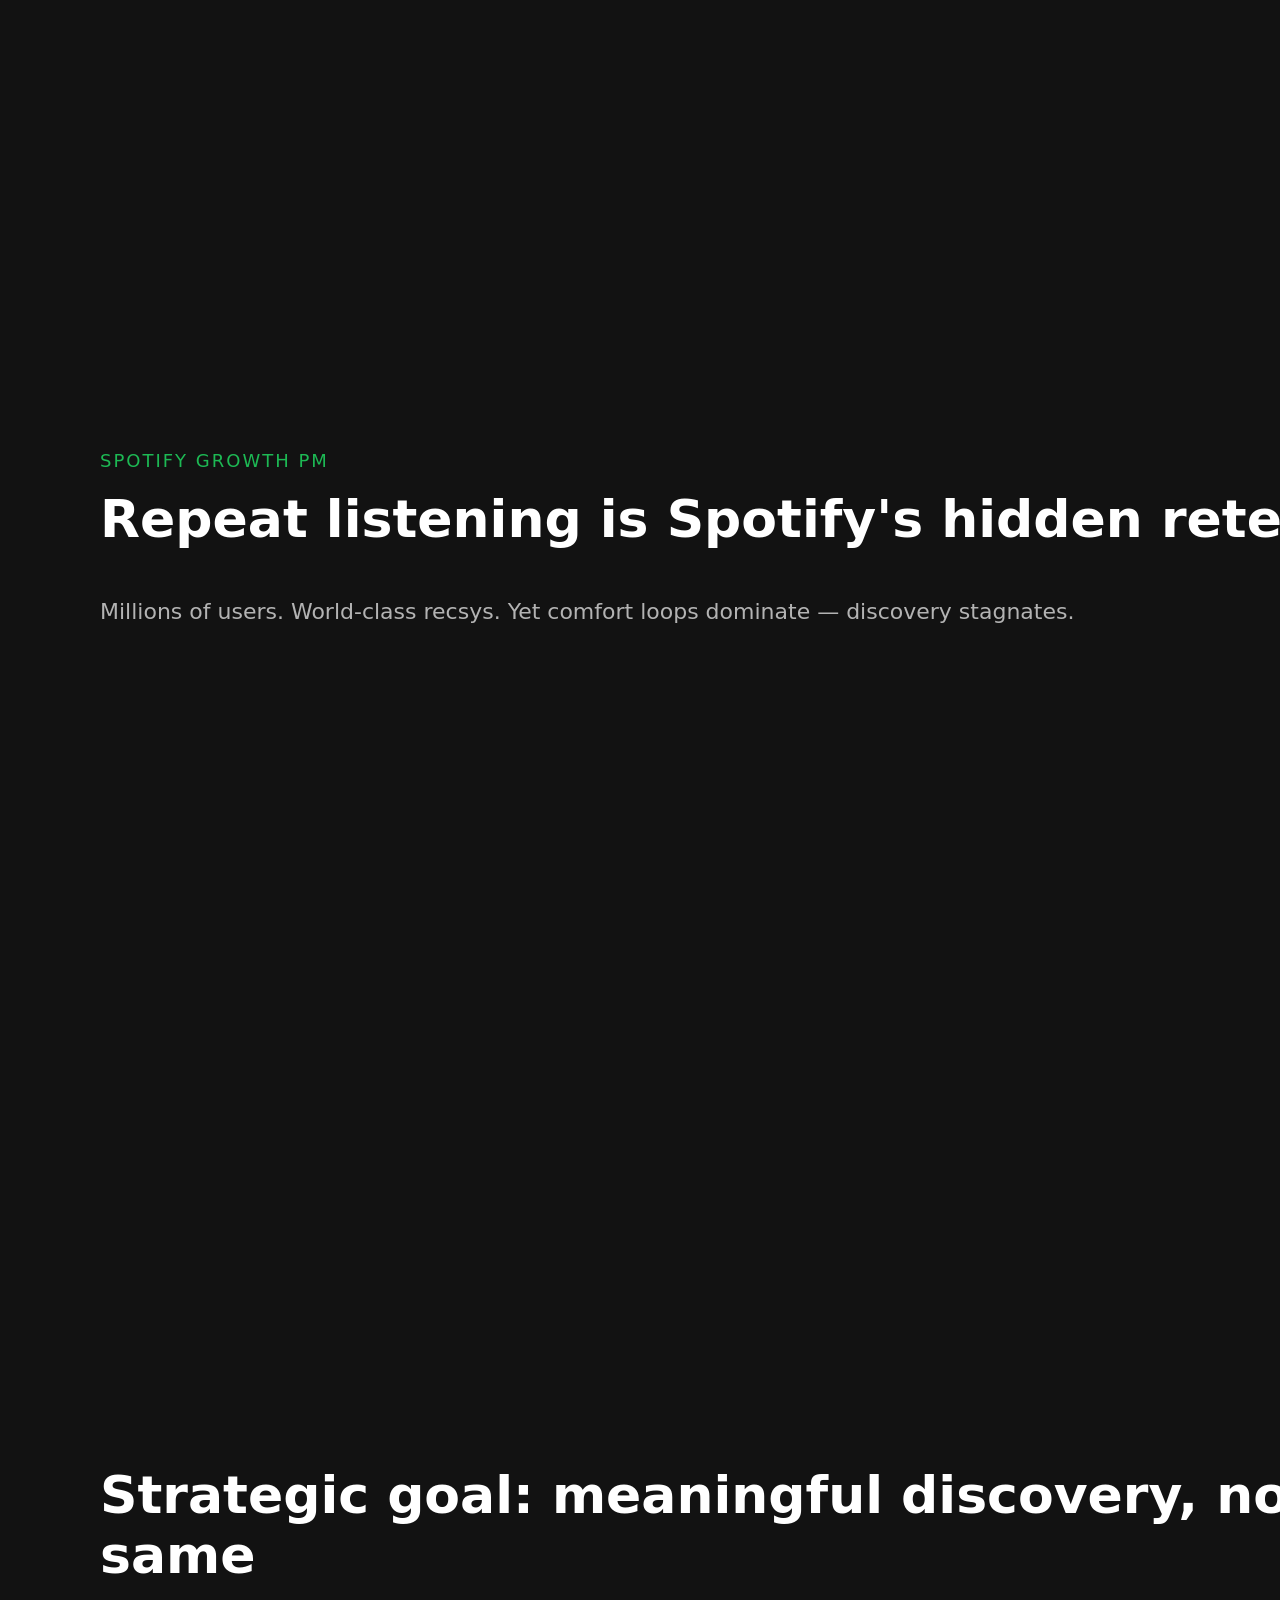
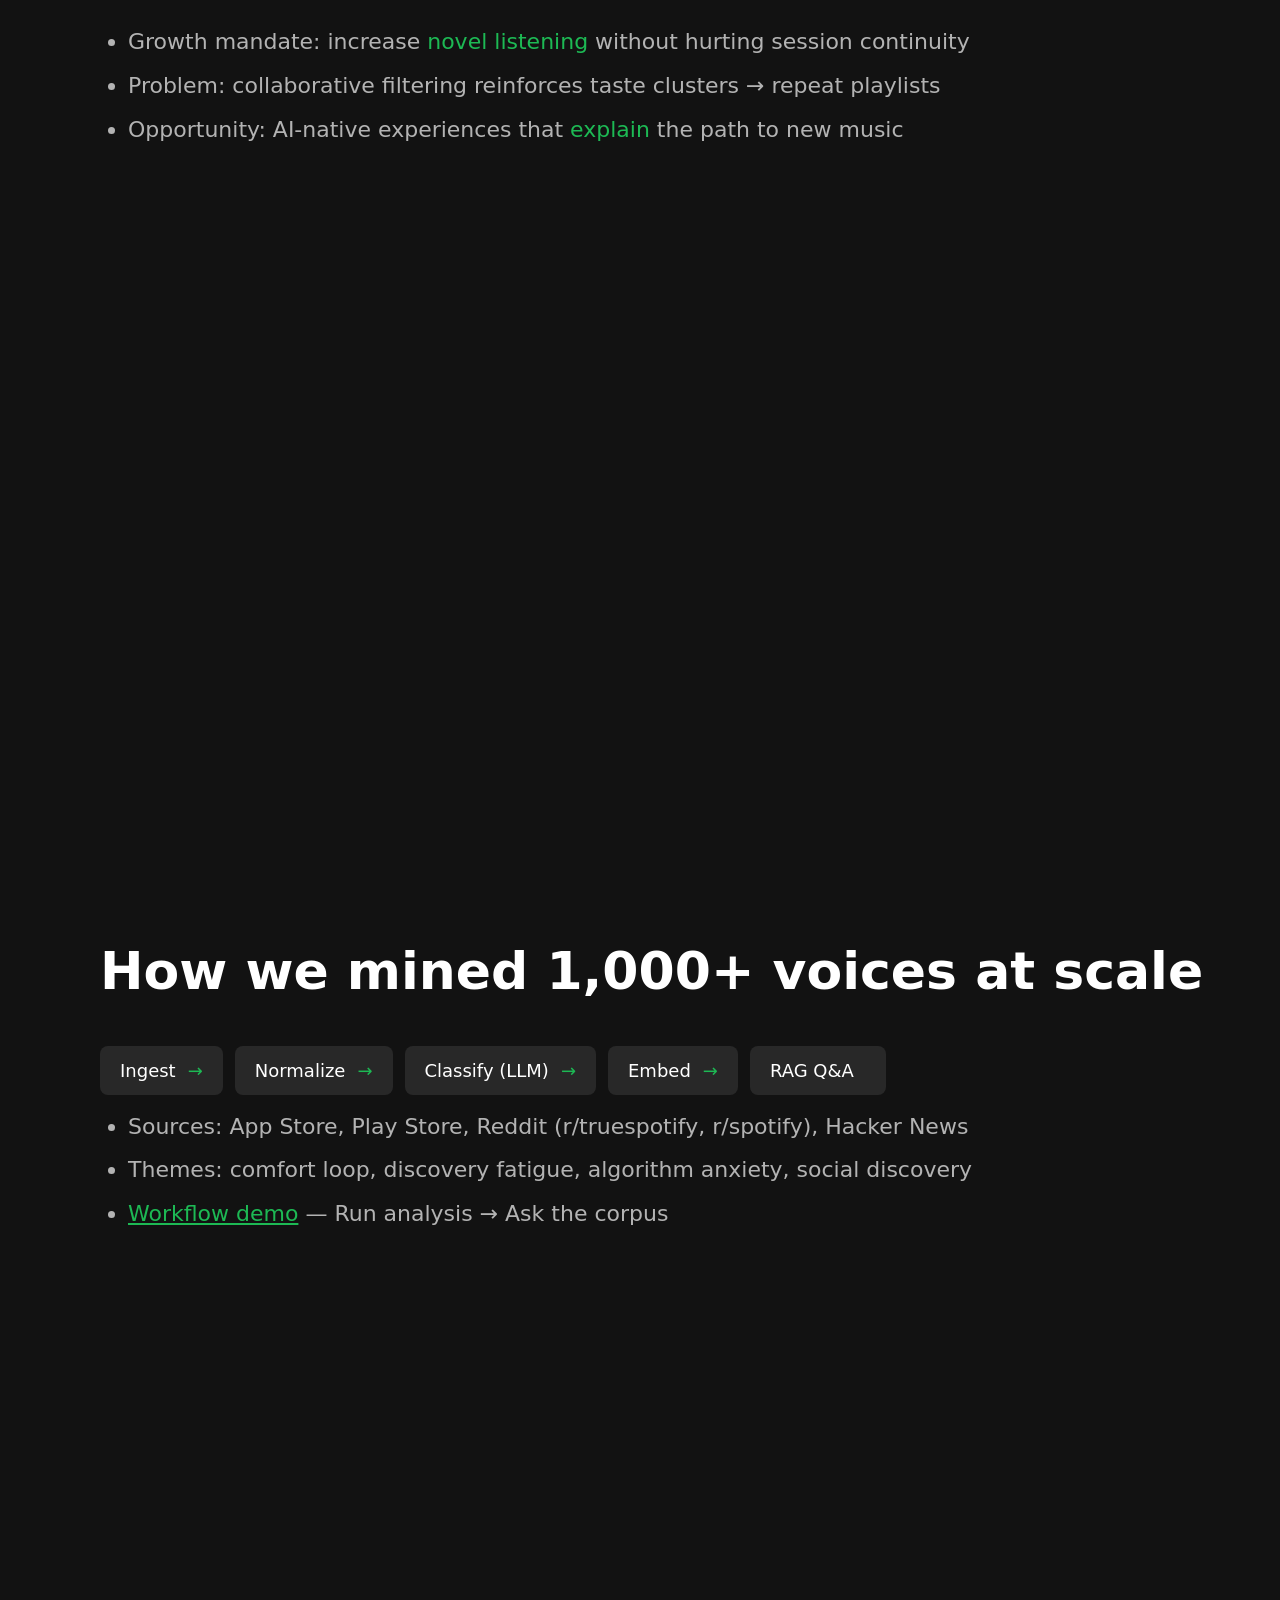
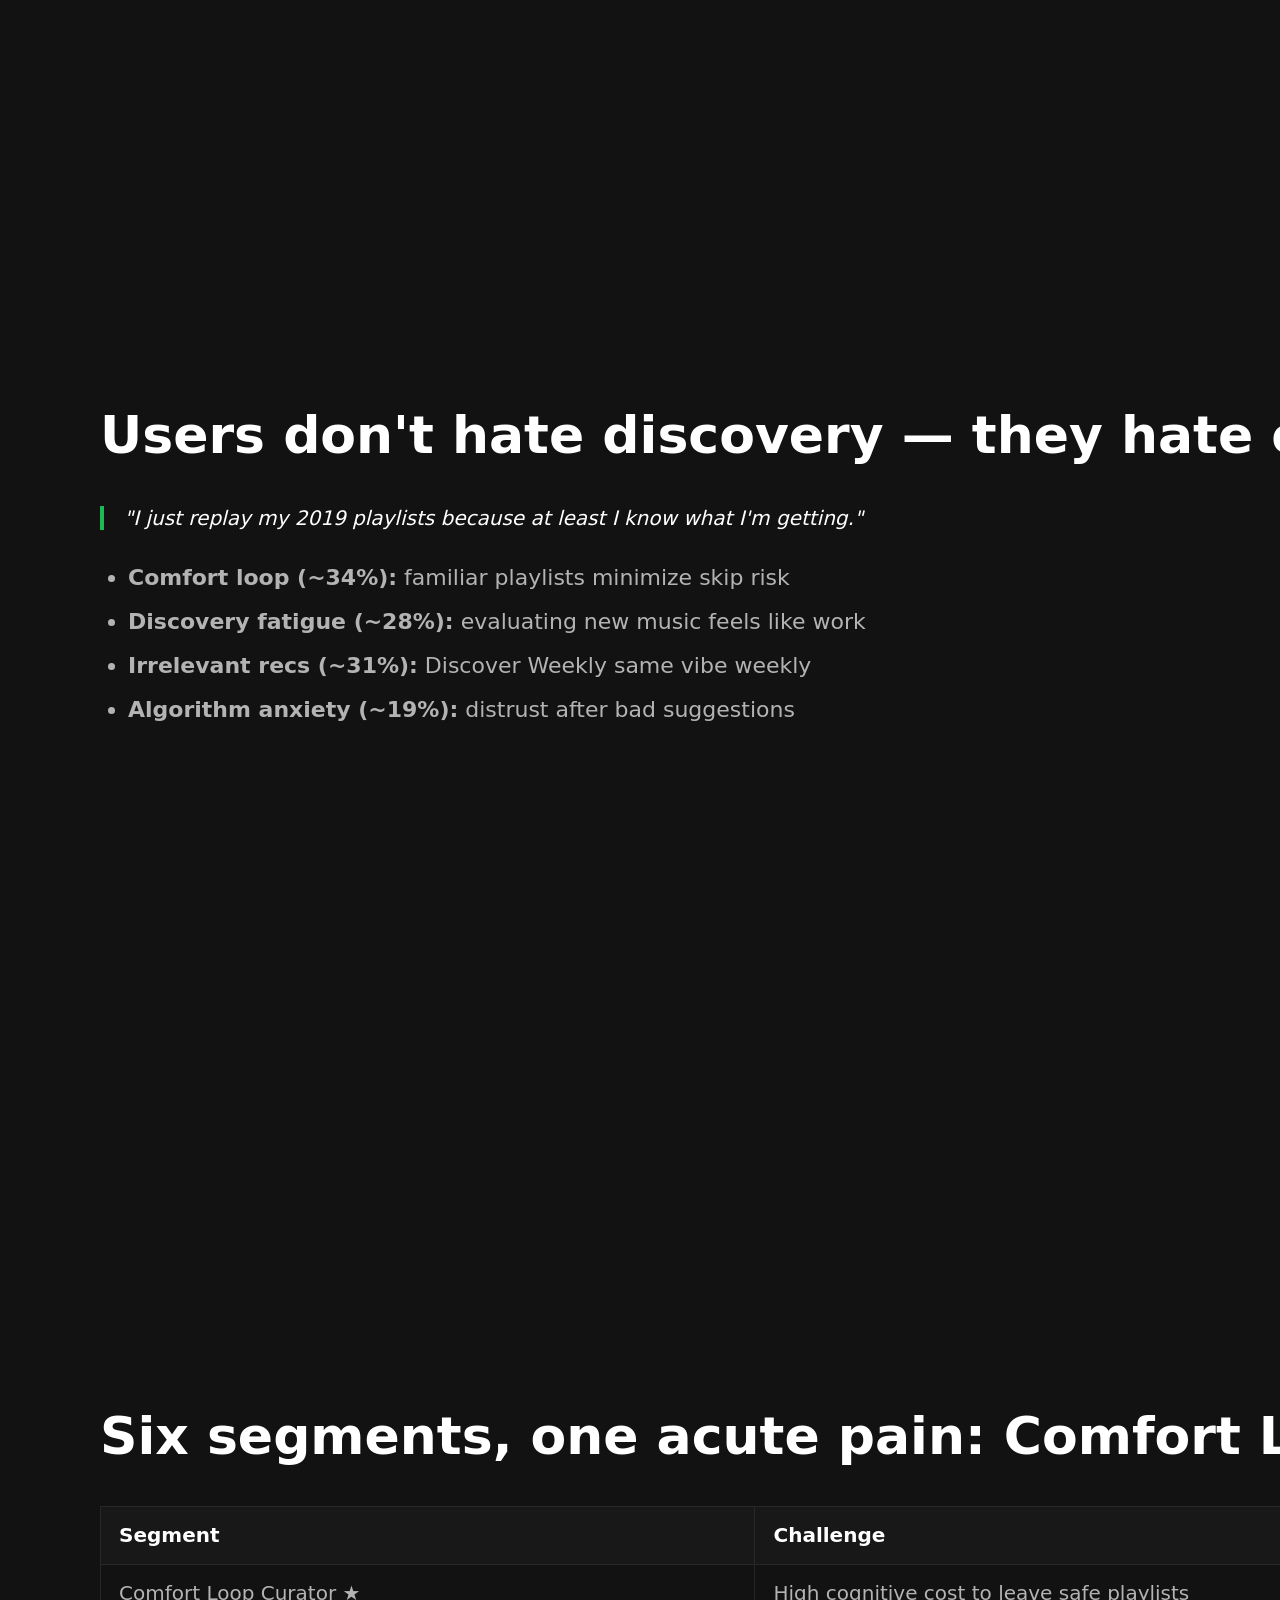
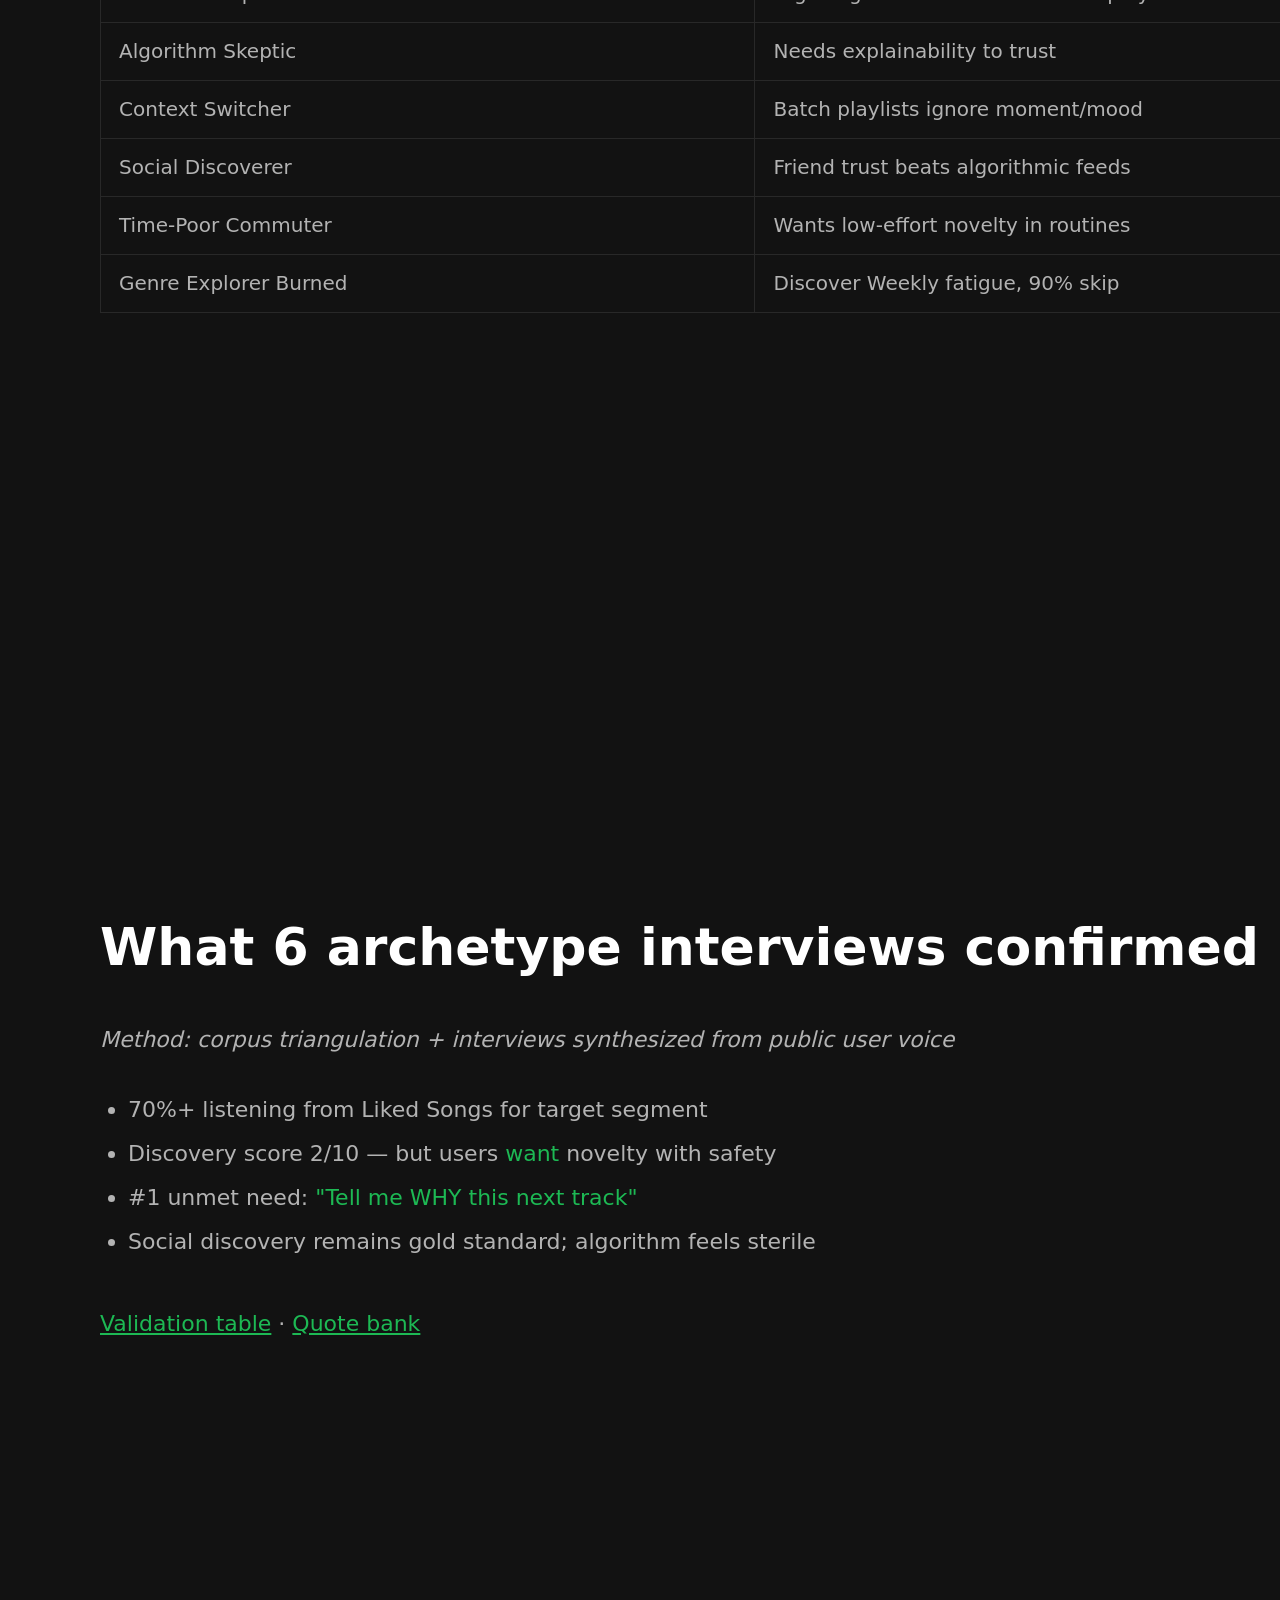
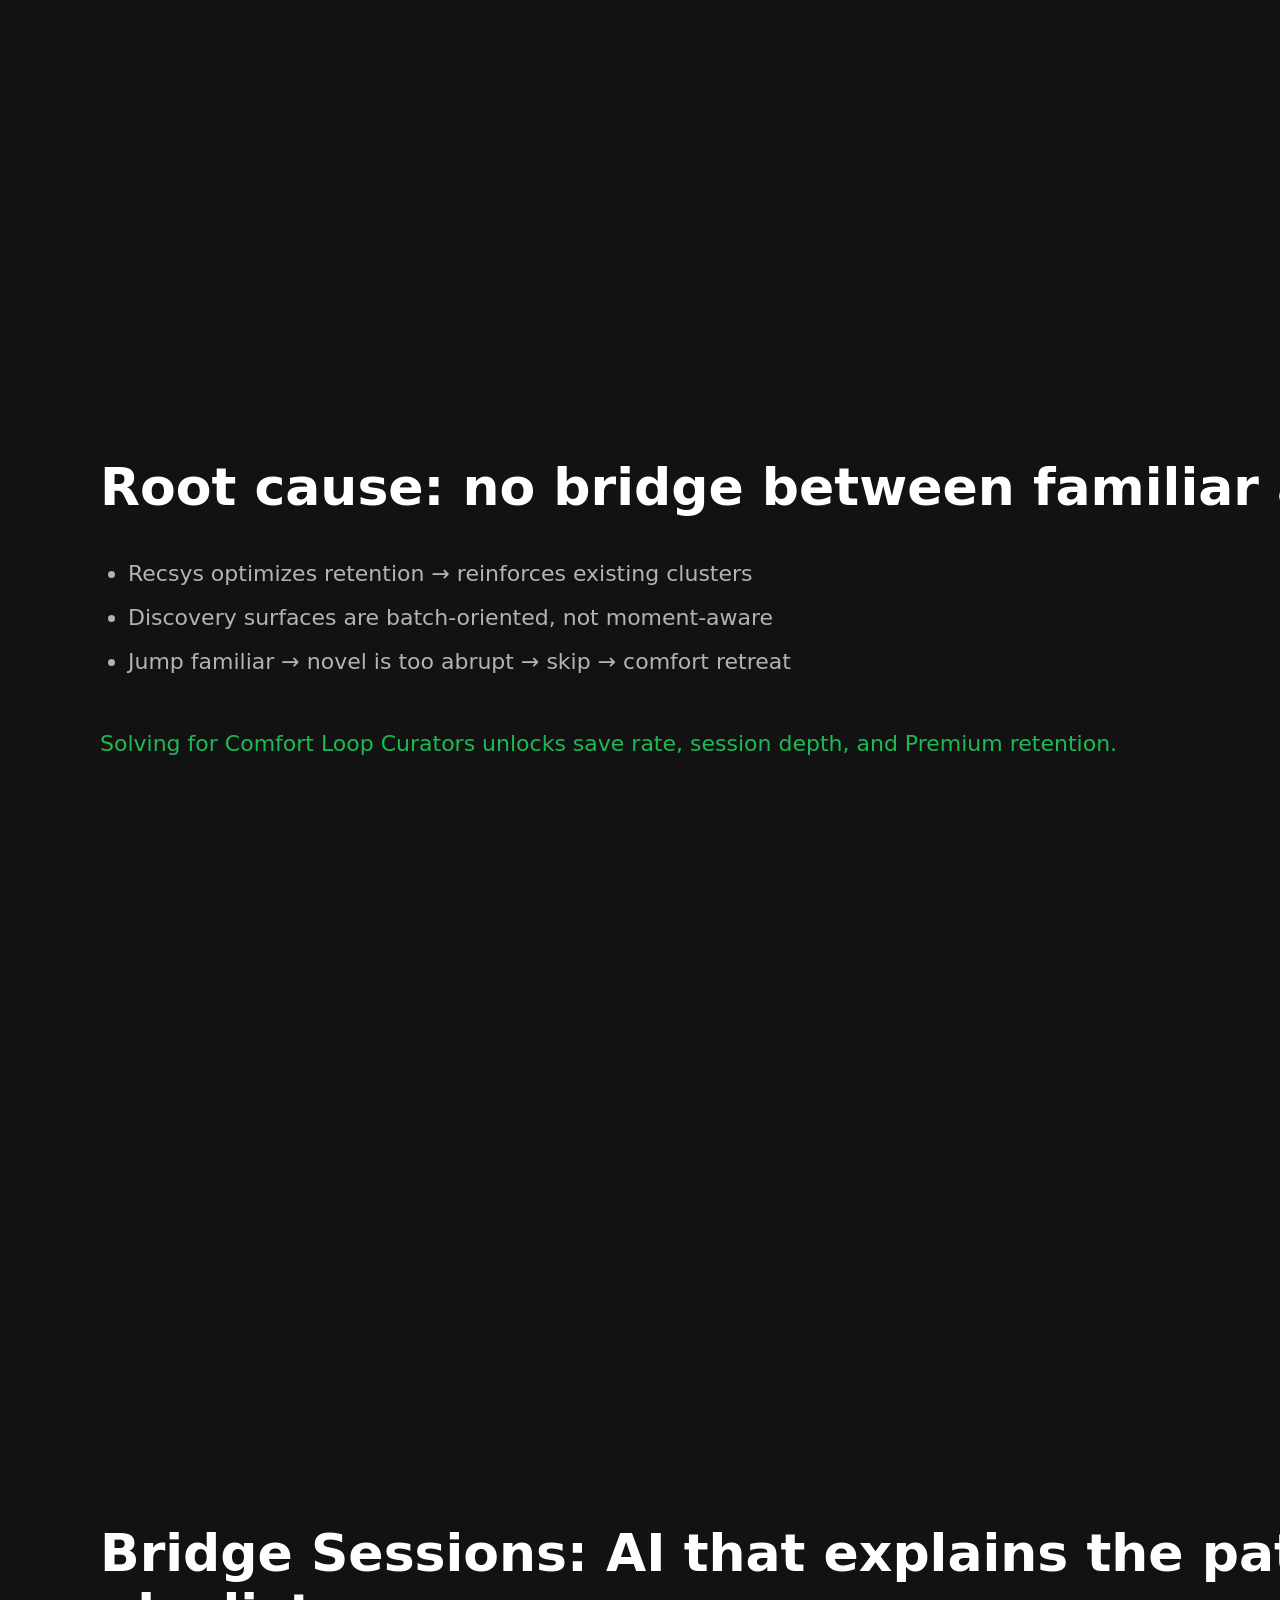
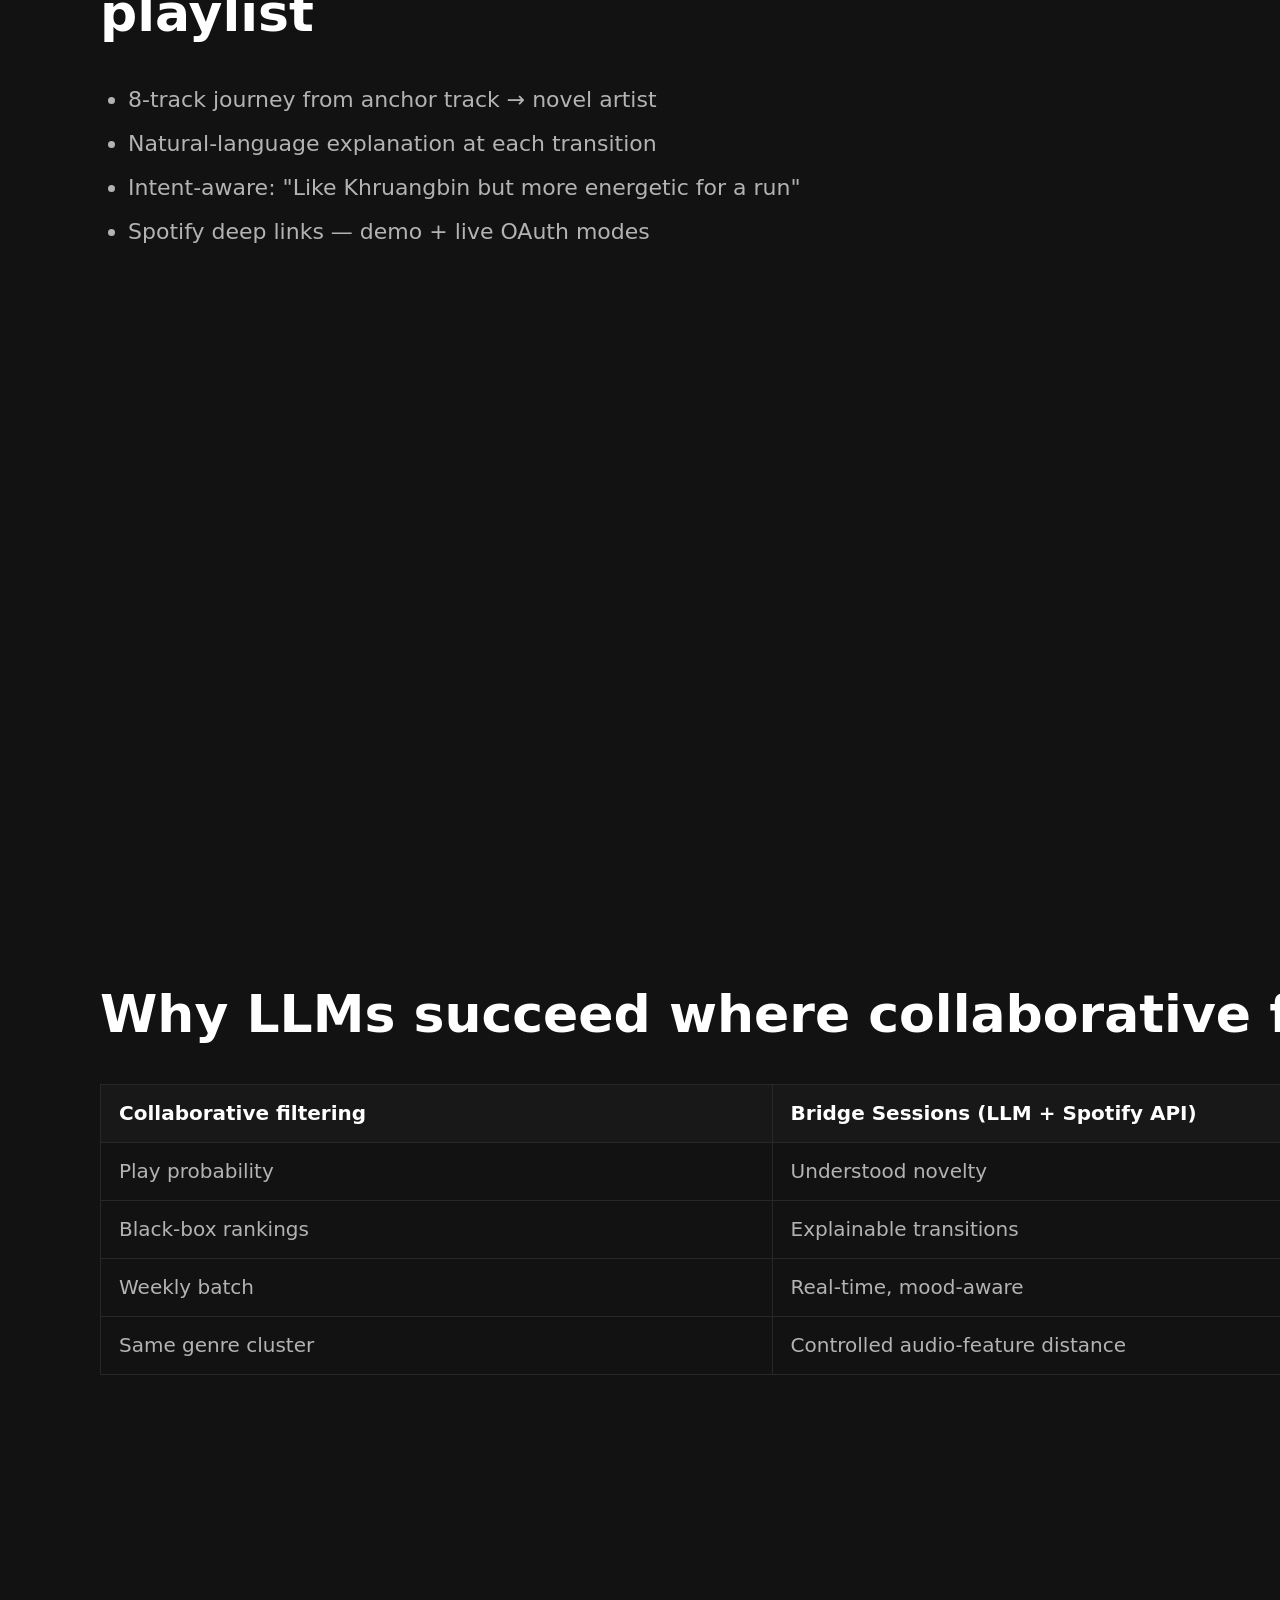
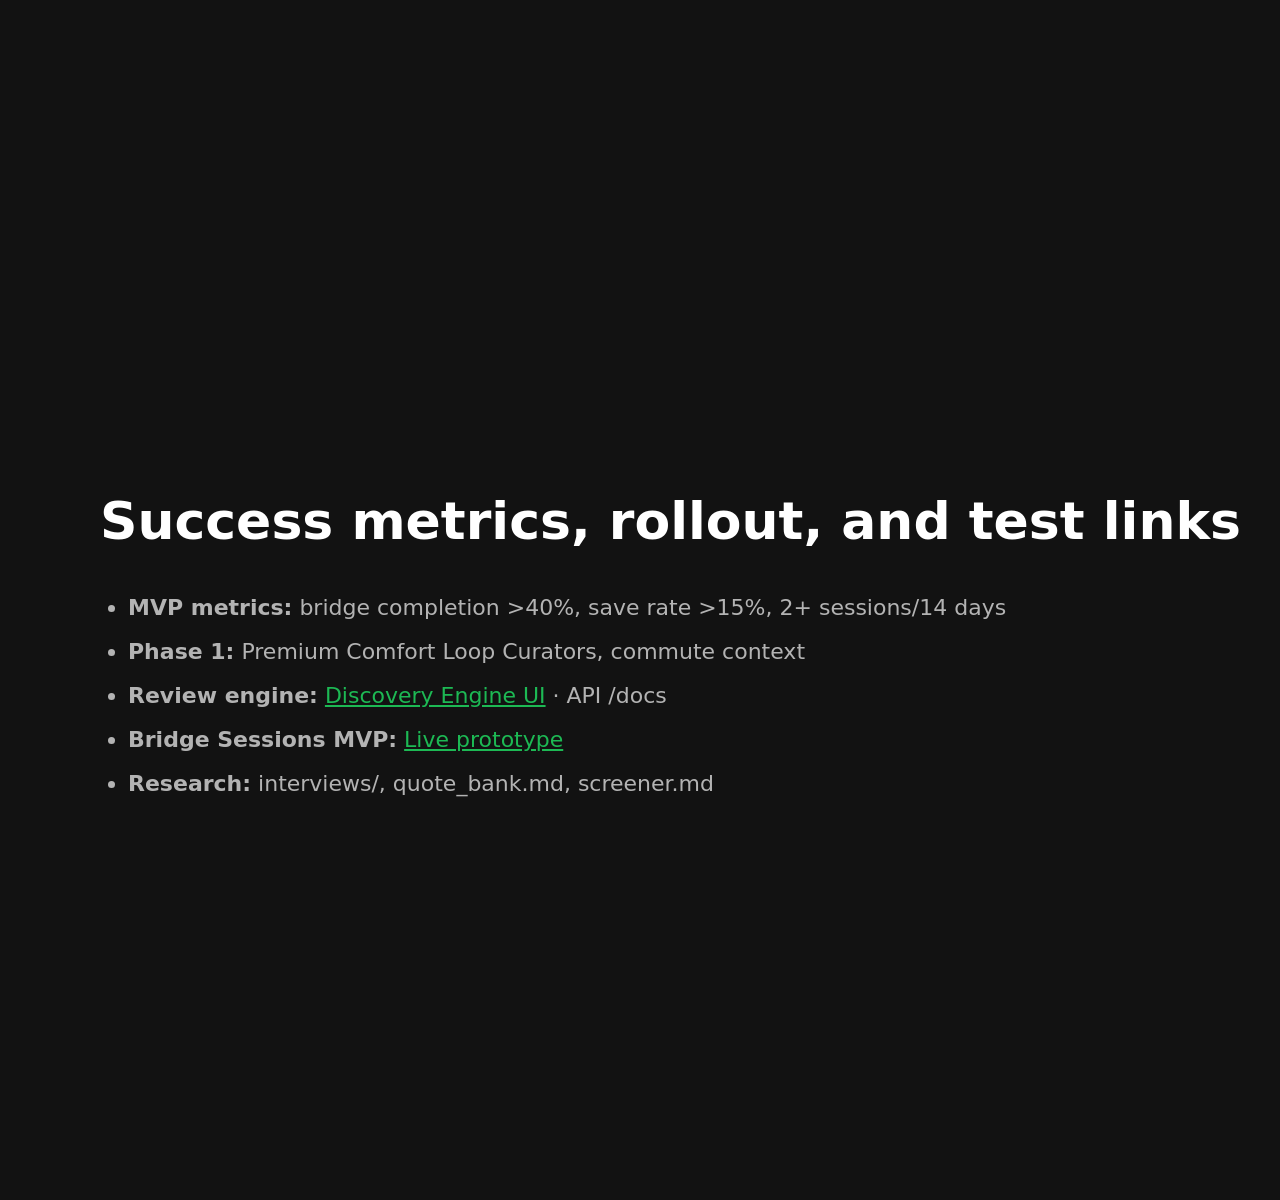
==== deck/index.html @ e6071367 "Spotify Growth PM: review engine, research, Bridge Sessions MVP. AI-powered review analysis with RAG" ====
<!DOCTYPE html>
<html lang="en">
<head>
  <meta charset="UTF-8" />
  <title>NL Spotify — Discovery PM Deck</title>
  <style>
    @page { size: 1920px 1080px; margin: 0; }
    * { box-sizing: border-box; }
    body { margin: 0; font-family: Inter, system-ui, sans-serif; background: #000; }
    .slide {
      width: 1920px; height: 1080px; padding: 80px 100px;
      background: #121212; color: #fff; page-break-after: always;
      display: flex; flex-direction: column; justify-content: center;
    }
    h1 { font-size: 52px; margin: 0 0 24px; line-height: 1.15; color: #fff; }
    h2 { font-size: 38px; margin: 0 0 20px; color: #1db954; }
    p, li, td, th { font-size: 22px; line-height: 1.45; color: #b3b3b3; }
    ul { padding-left: 28px; }
    li { margin-bottom: 12px; }
    .accent { color: #1db954; }
    .tag { font-size: 18px; color: #1db954; text-transform: uppercase; letter-spacing: 2px; margin-bottom: 16px; }
    table { border-collapse: collapse; width: 100%; margin-top: 16px; }
    th, td { border: 1px solid #282828; padding: 14px 18px; text-align: left; font-size: 20px; }
    th { background: #181818; color: #fff; }
    a { color: #1db954; }
    .flow { display: flex; gap: 12px; flex-wrap: wrap; margin-top: 20px; }
    .flow span { background: #282828; padding: 14px 20px; border-radius: 8px; font-size: 18px; color: #fff; }
    .flow span::after { content: "→"; margin-left: 12px; color: #1db954; }
    .flow span:last-child::after { content: ""; }
    .quote { border-left: 4px solid #1db954; padding-left: 20px; font-style: italic; font-size: 20px; margin: 16px 0; color: #fff; }
    @media print { .slide { page-break-after: always; } }
  </style>
</head>
<body>

<section class="slide">
  <p class="tag">Spotify Growth PM</p>
  <h1>Repeat listening is Spotify's hidden retention risk</h1>
  <p>Millions of users. World-class recsys. Yet comfort loops dominate — discovery stagnates.</p>
</section>

<section class="slide">
  <h1>Strategic goal: meaningful discovery, not more of the same</h1>
  <ul>
    <li>Growth mandate: increase <span class="accent">novel listening</span> without hurting session continuity</li>
    <li>Problem: collaborative filtering reinforces taste clusters → repeat playlists</li>
    <li>Opportunity: AI-native experiences that <span class="accent">explain</span> the path to new music</li>
  </ul>
</section>

<section class="slide">
  <h1>How we mined 1,000+ voices at scale</h1>
  <div class="flow">
    <span>Ingest</span><span>Normalize</span><span>Classify (LLM)</span><span>Embed</span><span>RAG Q&amp;A</span>
  </div>
  <ul>
    <li>Sources: App Store, Play Store, Reddit (r/truespotify, r/spotify), Hacker News</li>
    <li>Themes: comfort loop, discovery fatigue, algorithm anxiety, social discovery</li>
    <li><a href="https://github.com/attideep/spotify-discovery-pm">Workflow demo</a> — Run analysis → Ask the corpus</li>
  </ul>
</section>

<section class="slide">
  <h1>Users don't hate discovery — they hate opaque jumps</h1>
  <div class="quote">"I just replay my 2019 playlists because at least I know what I'm getting."</div>
  <ul>
    <li><strong>Comfort loop (~34%):</strong> familiar playlists minimize skip risk</li>
    <li><strong>Discovery fatigue (~28%):</strong> evaluating new music feels like work</li>
    <li><strong>Irrelevant recs (~31%):</strong> Discover Weekly same vibe weekly</li>
    <li><strong>Algorithm anxiety (~19%):</strong> distrust after bad suggestions</li>
  </ul>
</section>

<section class="slide">
  <h1>Six segments, one acute pain: Comfort Loop Curators</h1>
  <table>
    <tr><th>Segment</th><th>Challenge</th></tr>
    <tr><td>Comfort Loop Curator ★</td><td>High cognitive cost to leave safe playlists</td></tr>
    <tr><td>Algorithm Skeptic</td><td>Needs explainability to trust</td></tr>
    <tr><td>Context Switcher</td><td>Batch playlists ignore moment/mood</td></tr>
    <tr><td>Social Discoverer</td><td>Friend trust beats algorithmic feeds</td></tr>
    <tr><td>Time-Poor Commuter</td><td>Wants low-effort novelty in routines</td></tr>
    <tr><td>Genre Explorer Burned</td><td>Discover Weekly fatigue, 90% skip</td></tr>
  </table>
</section>

<section class="slide">
  <h1>What 6 archetype interviews confirmed</h1>
  <p><em>Method: corpus triangulation + interviews synthesized from public user voice</em></p>
  <ul>
    <li>70%+ listening from Liked Songs for target segment</li>
    <li>Discovery score 2/10 — but users <span class="accent">want</span> novelty with safety</li>
    <li>#1 unmet need: <span class="accent">"Tell me WHY this next track"</span></li>
    <li>Social discovery remains gold standard; algorithm feels sterile</li>
  </ul>
  <p><a href="../interviews/validation_table.md">Validation table</a> · <a href="../interviews/quote_bank.md">Quote bank</a></p>
</section>

<section class="slide">
  <h1>Root cause: no bridge between familiar and novel</h1>
  <ul>
    <li>Recsys optimizes retention → reinforces existing clusters</li>
    <li>Discovery surfaces are batch-oriented, not moment-aware</li>
    <li>Jump familiar → novel is too abrupt → skip → comfort retreat</li>
  </ul>
  <p class="accent">Solving for Comfort Loop Curators unlocks save rate, session depth, and Premium retention.</p>
</section>

<section class="slide">
  <h1>Bridge Sessions: AI that explains the path, not just the playlist</h1>
  <ul>
    <li>8-track journey from anchor track → novel artist</li>
    <li>Natural-language explanation at each transition</li>
    <li>Intent-aware: "Like Khruangbin but more energetic for a run"</li>
    <li>Spotify deep links — demo + live OAuth modes</li>
  </ul>
</section>

<section class="slide">
  <h1>Why LLMs succeed where collaborative filtering plateaus</h1>
  <table>
    <tr><th>Collaborative filtering</th><th>Bridge Sessions (LLM + Spotify API)</th></tr>
    <tr><td>Play probability</td><td>Understood novelty</td></tr>
    <tr><td>Black-box rankings</td><td>Explainable transitions</td></tr>
    <tr><td>Weekly batch</td><td>Real-time, mood-aware</td></tr>
    <tr><td>Same genre cluster</td><td>Controlled audio-feature distance</td></tr>
  </table>
</section>

<section class="slide">
  <h1>Success metrics, rollout, and test links</h1>
  <ul>
    <li><strong>MVP metrics:</strong> bridge completion >40%, save rate >15%, 2+ sessions/14 days</li>
    <li><strong>Phase 1:</strong> Premium Comfort Loop Curators, commute context</li>
    <li><strong>Review engine:</strong> <a href="/">Discovery Engine UI</a> · API /docs</li>
    <li><strong>Bridge Sessions MVP:</strong> <a href="/bridge.html">Live prototype</a></li>
    <li><strong>Research:</strong> interviews/, quote_bank.md, screener.md</li>
  </ul>
</section>

</body>
</html>
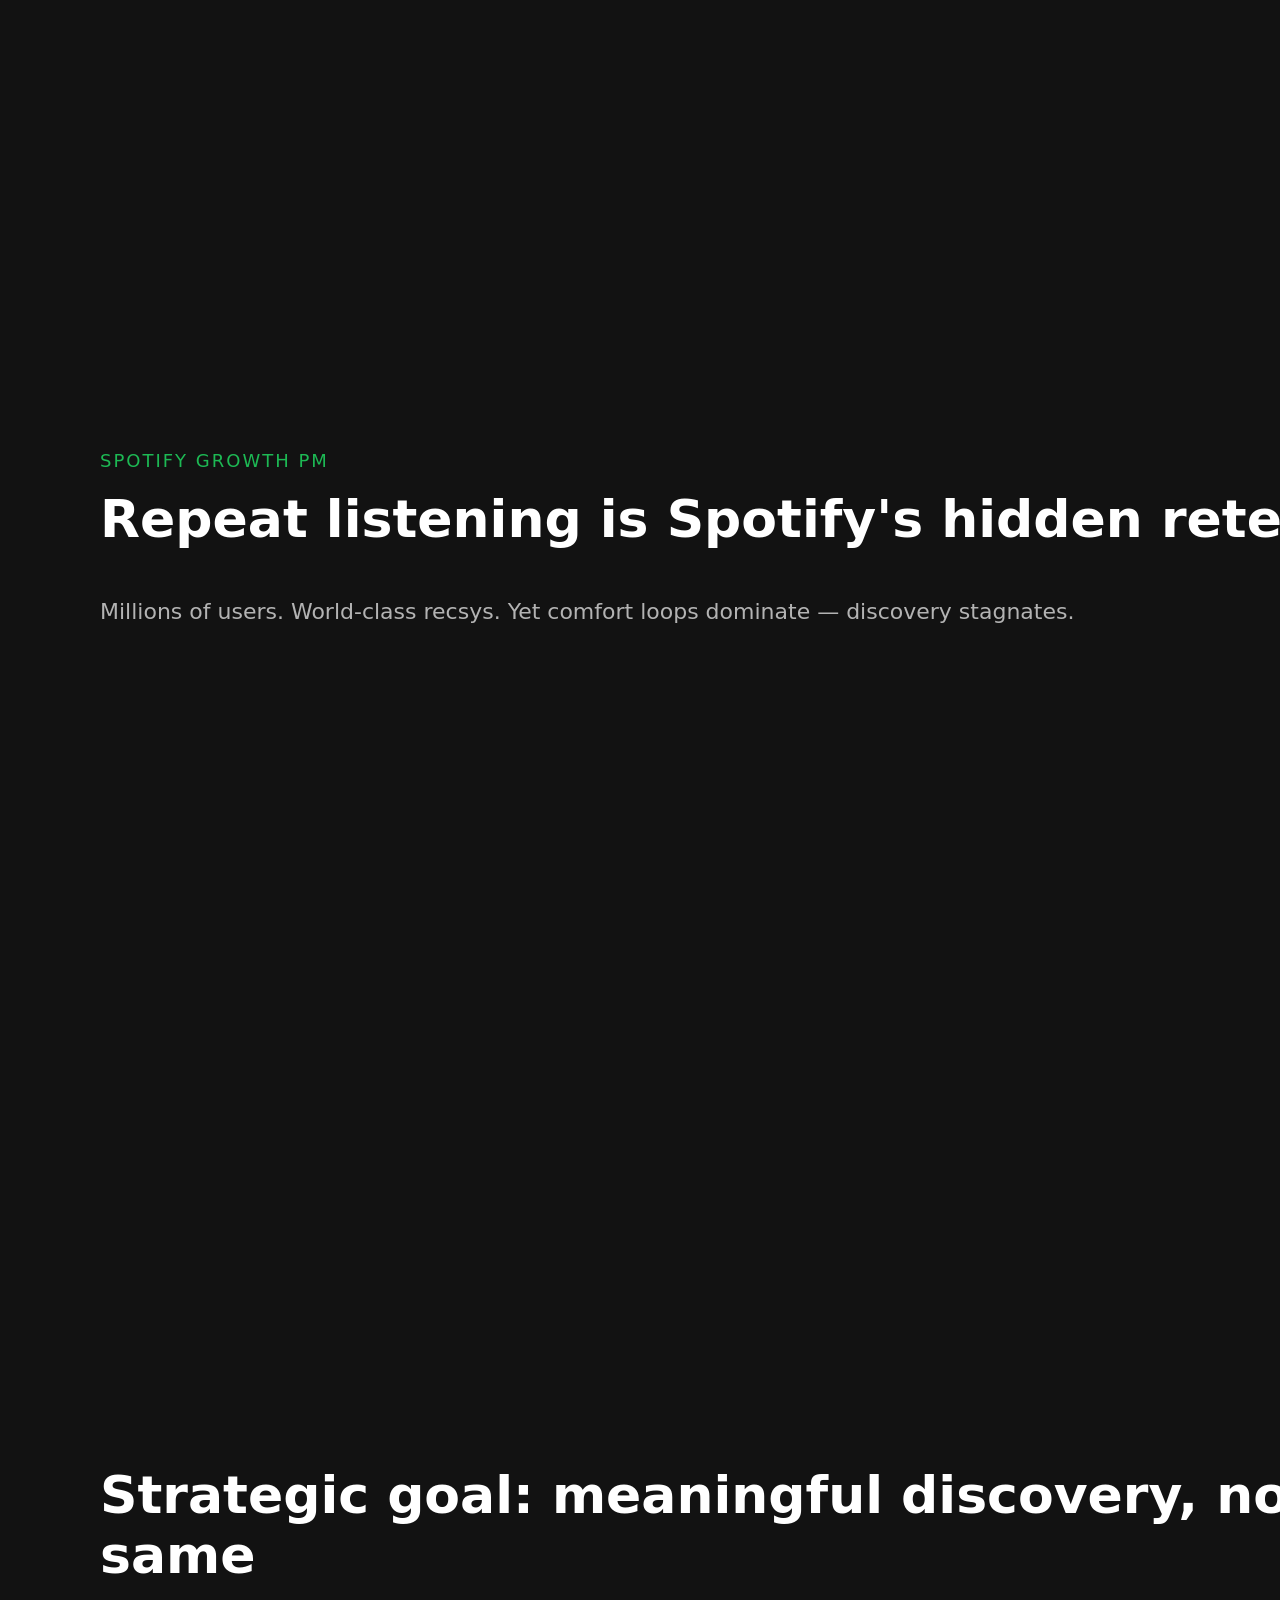
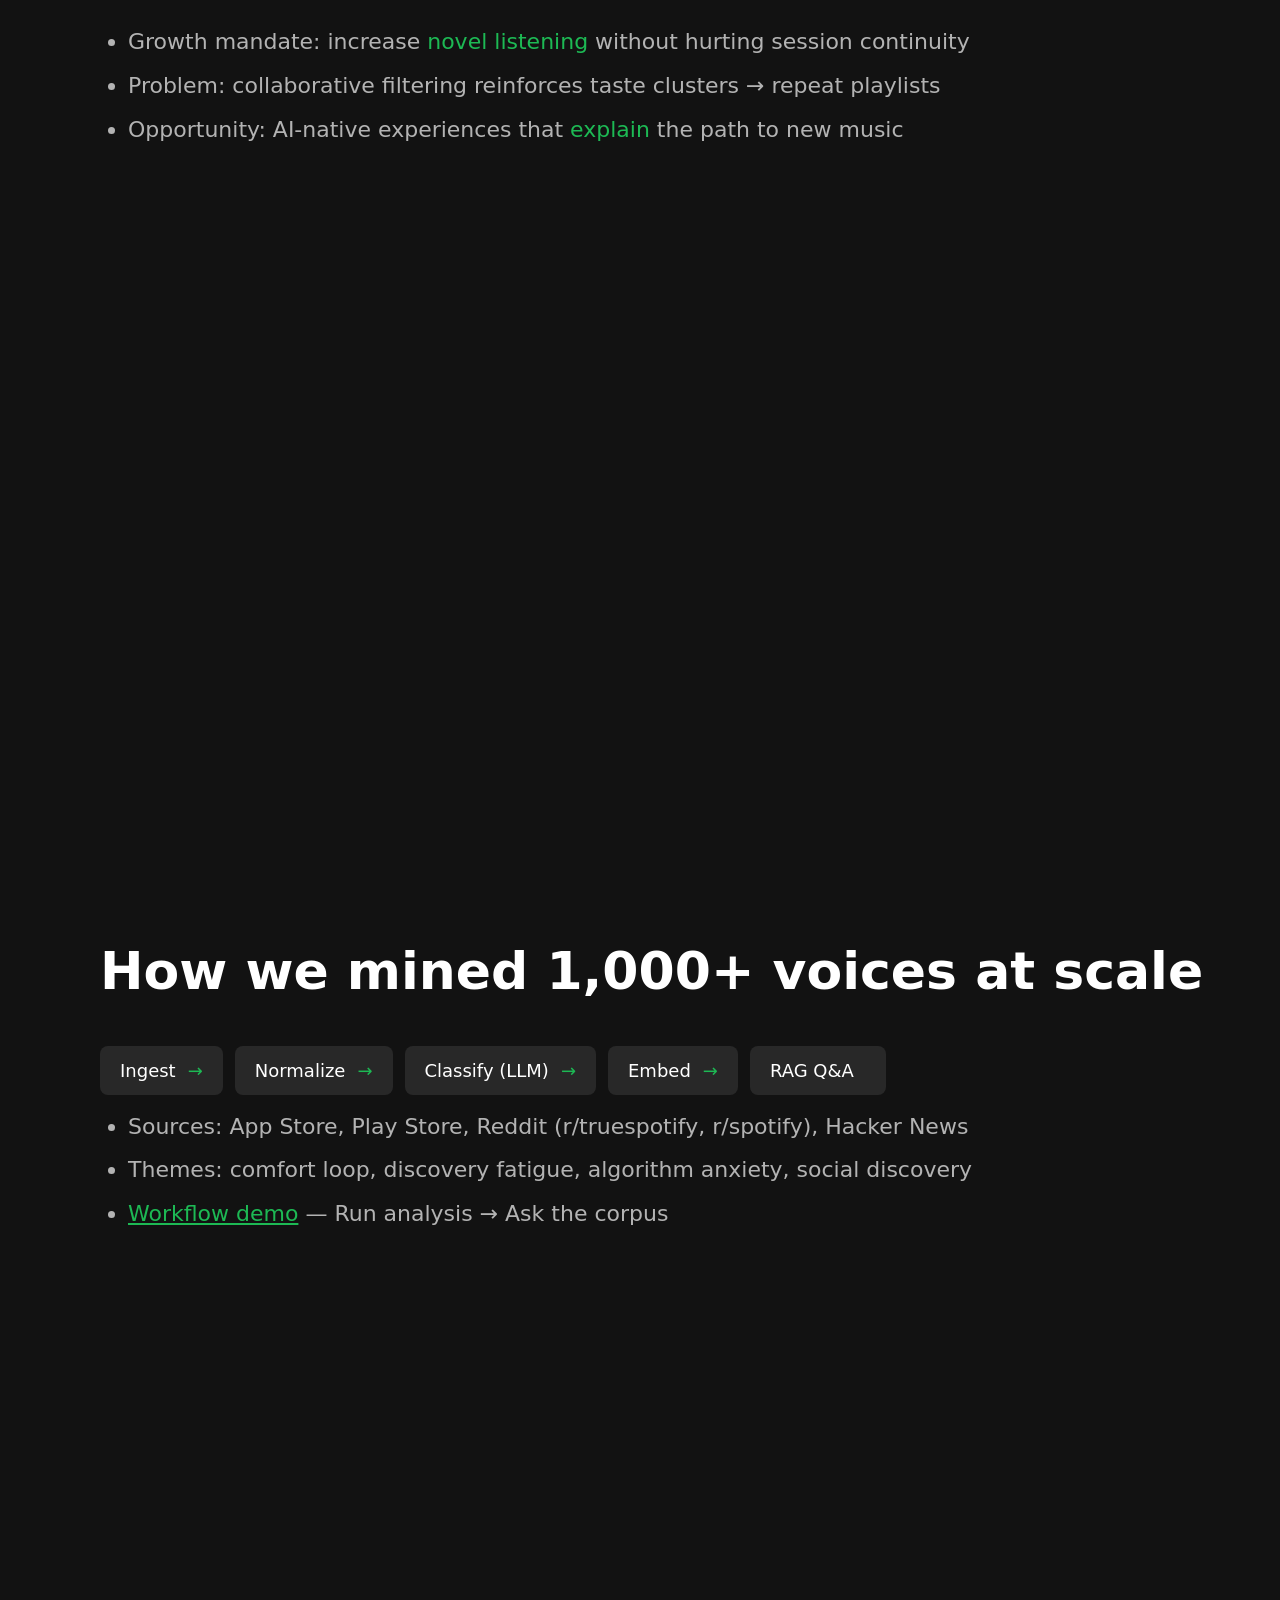
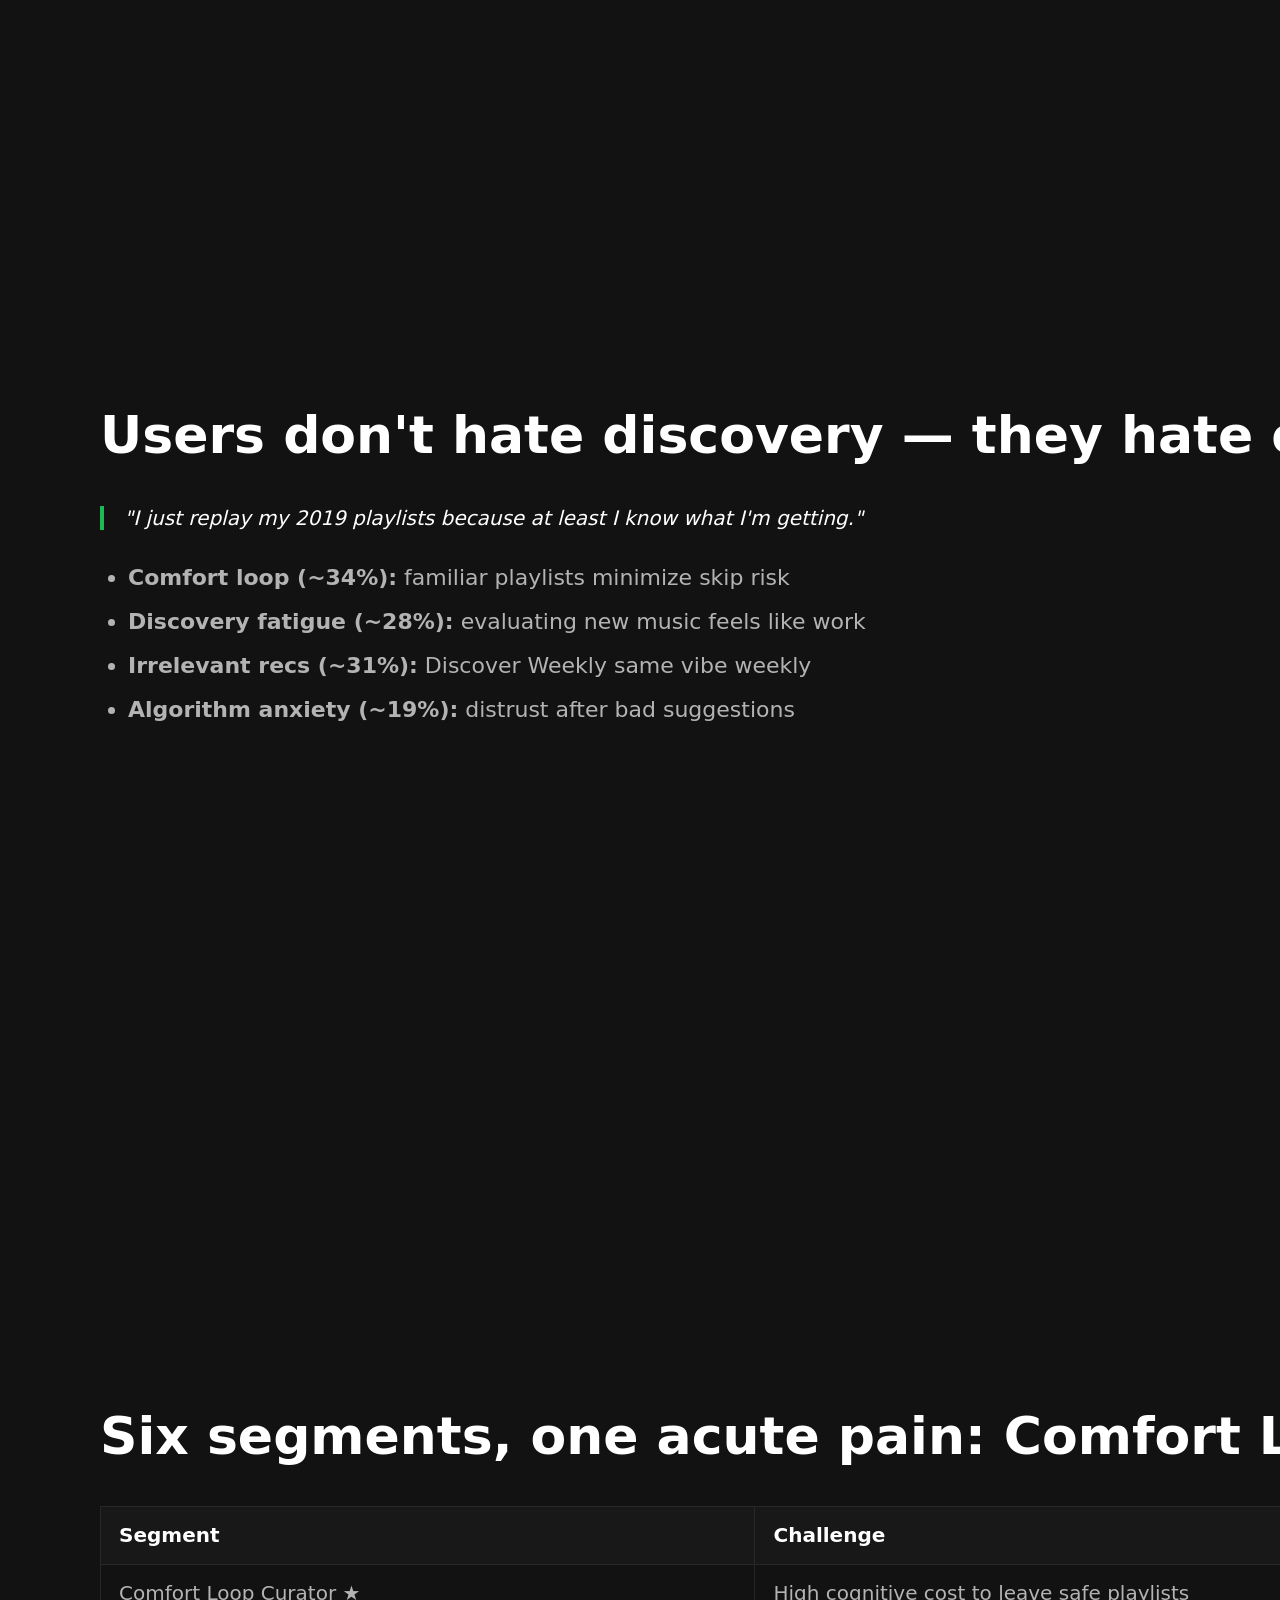
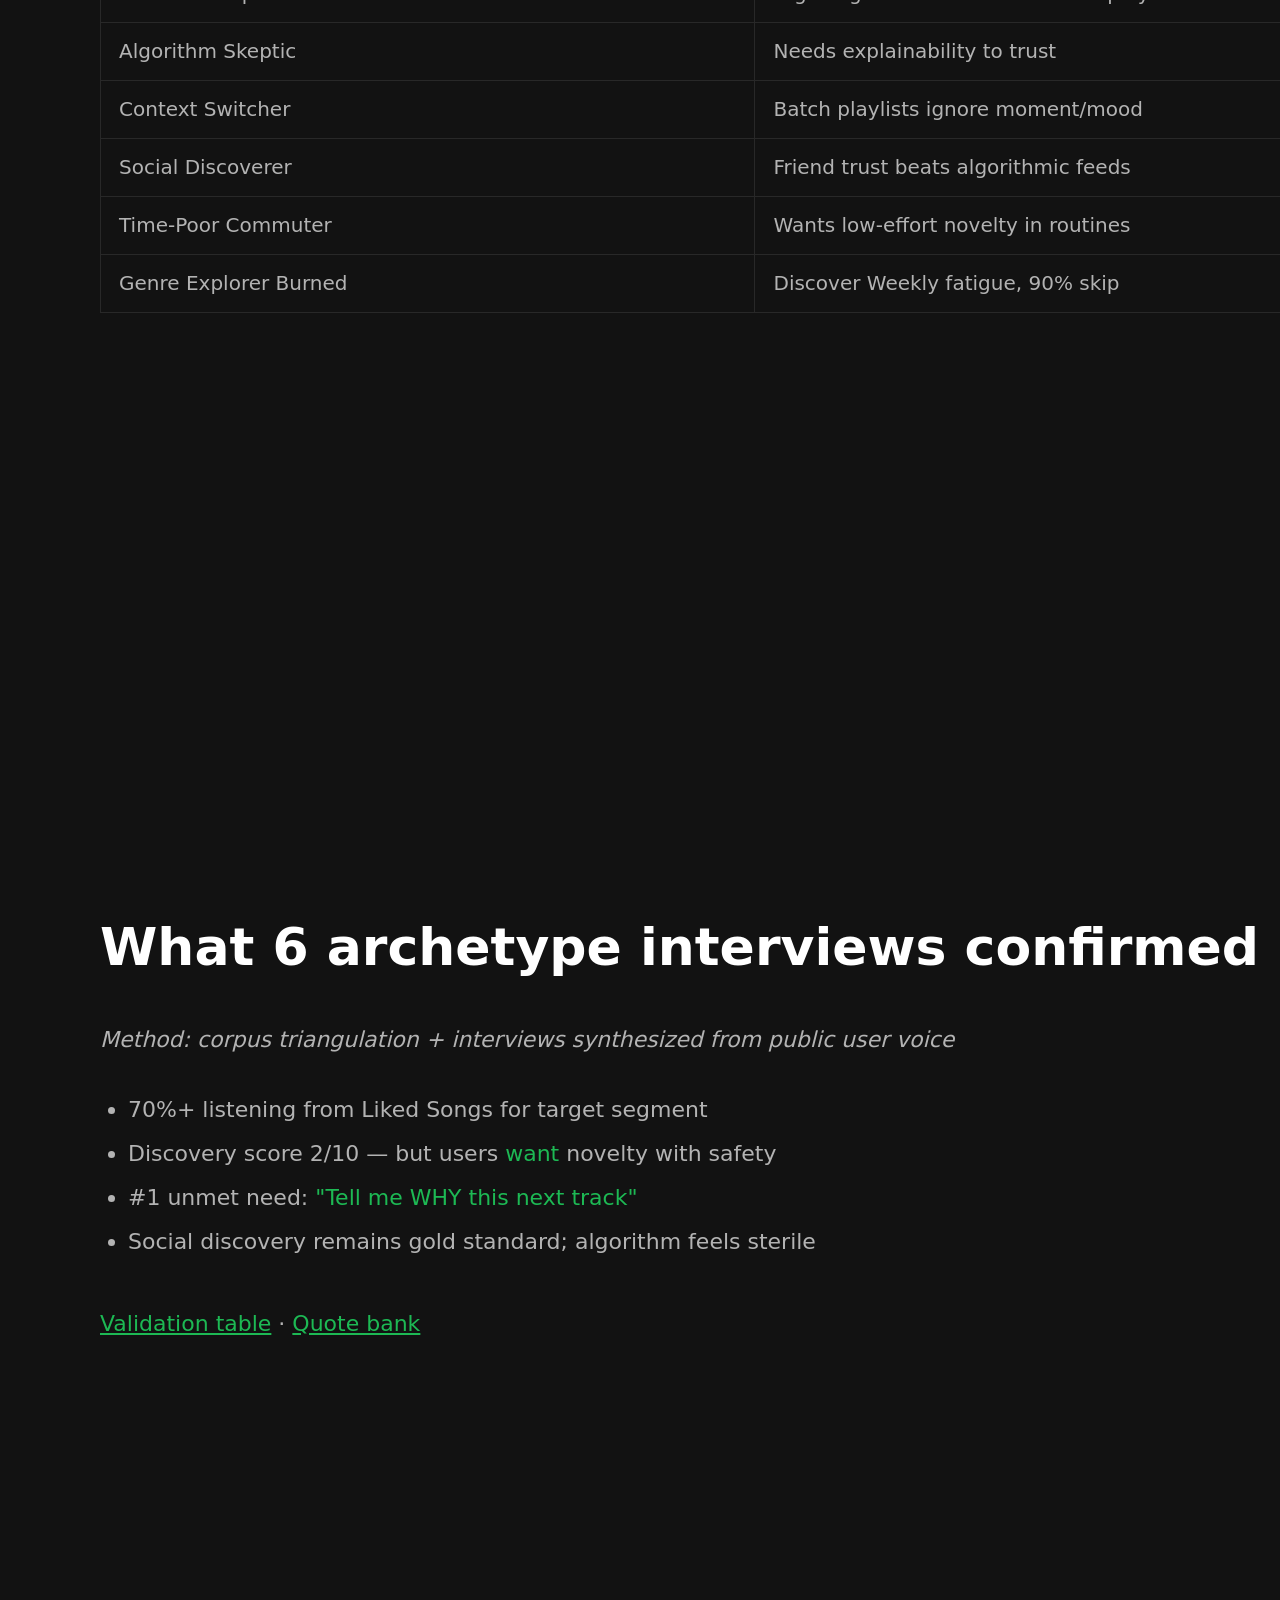
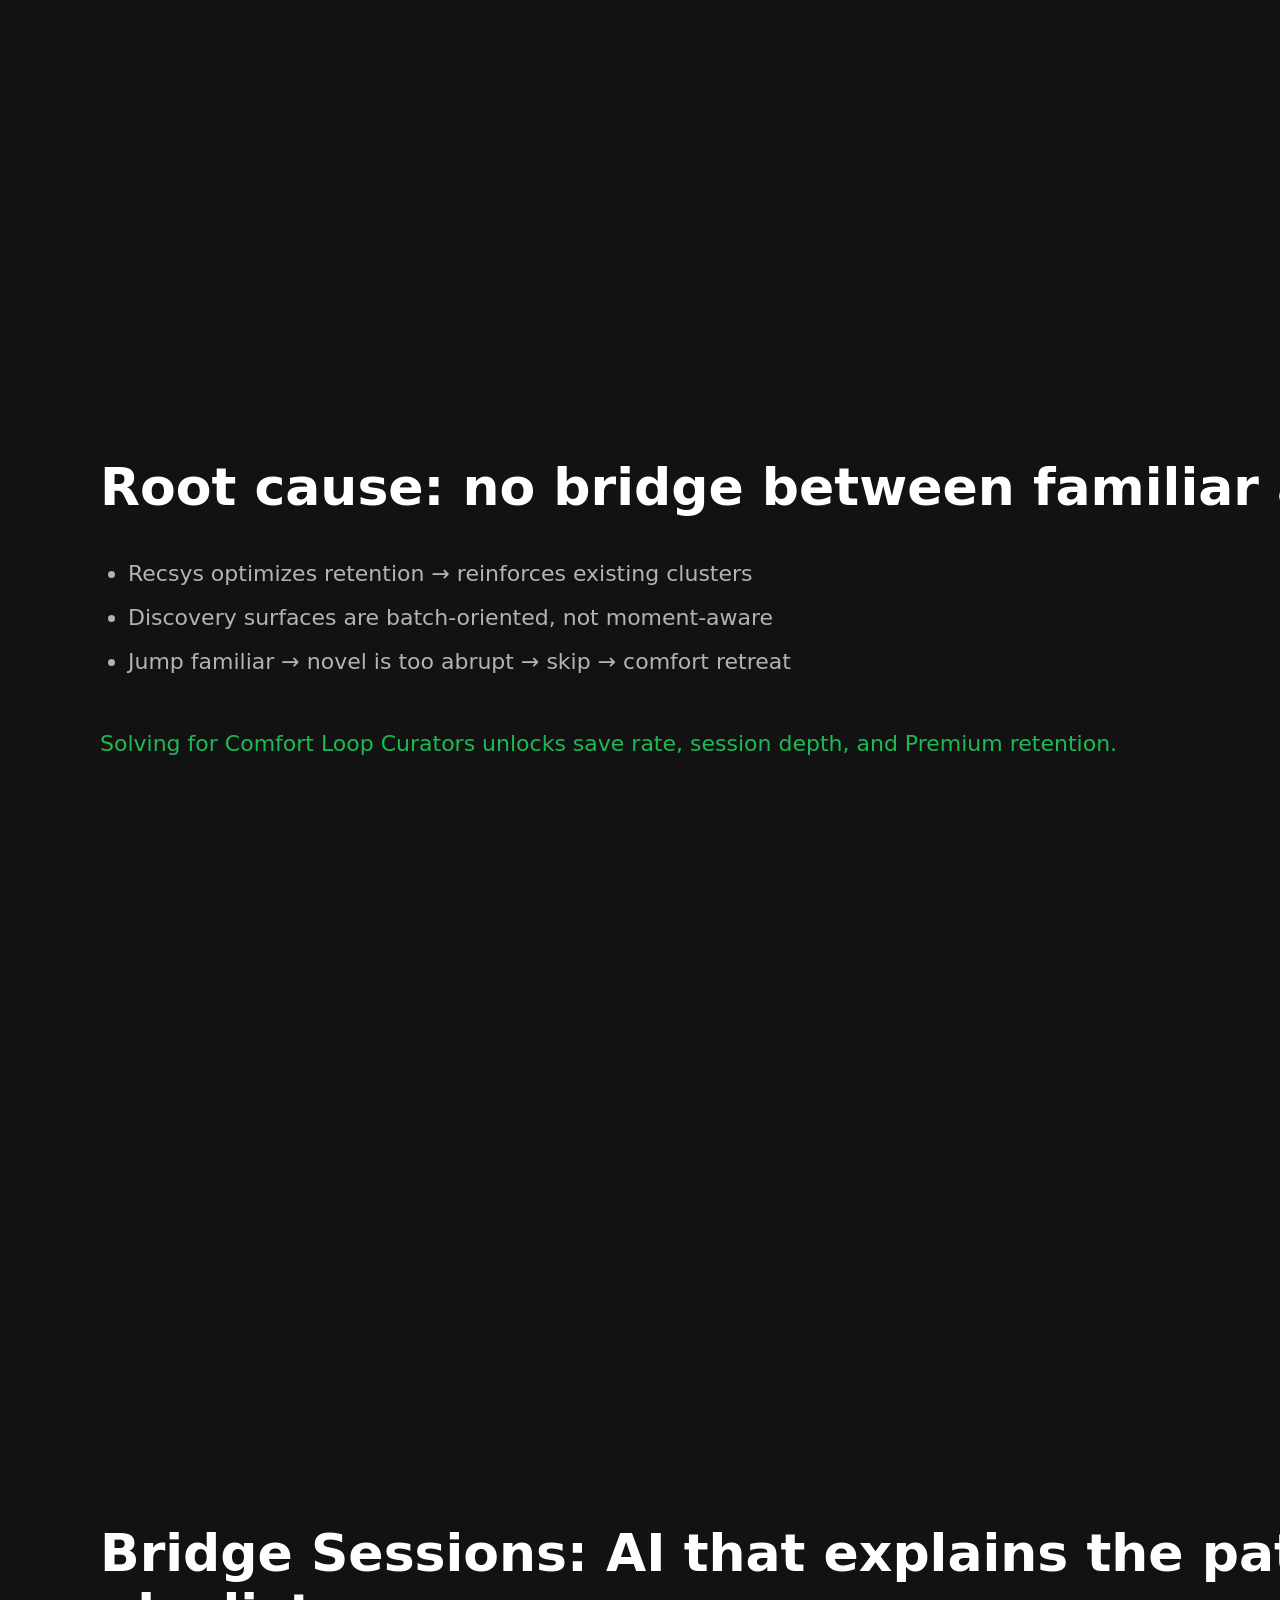
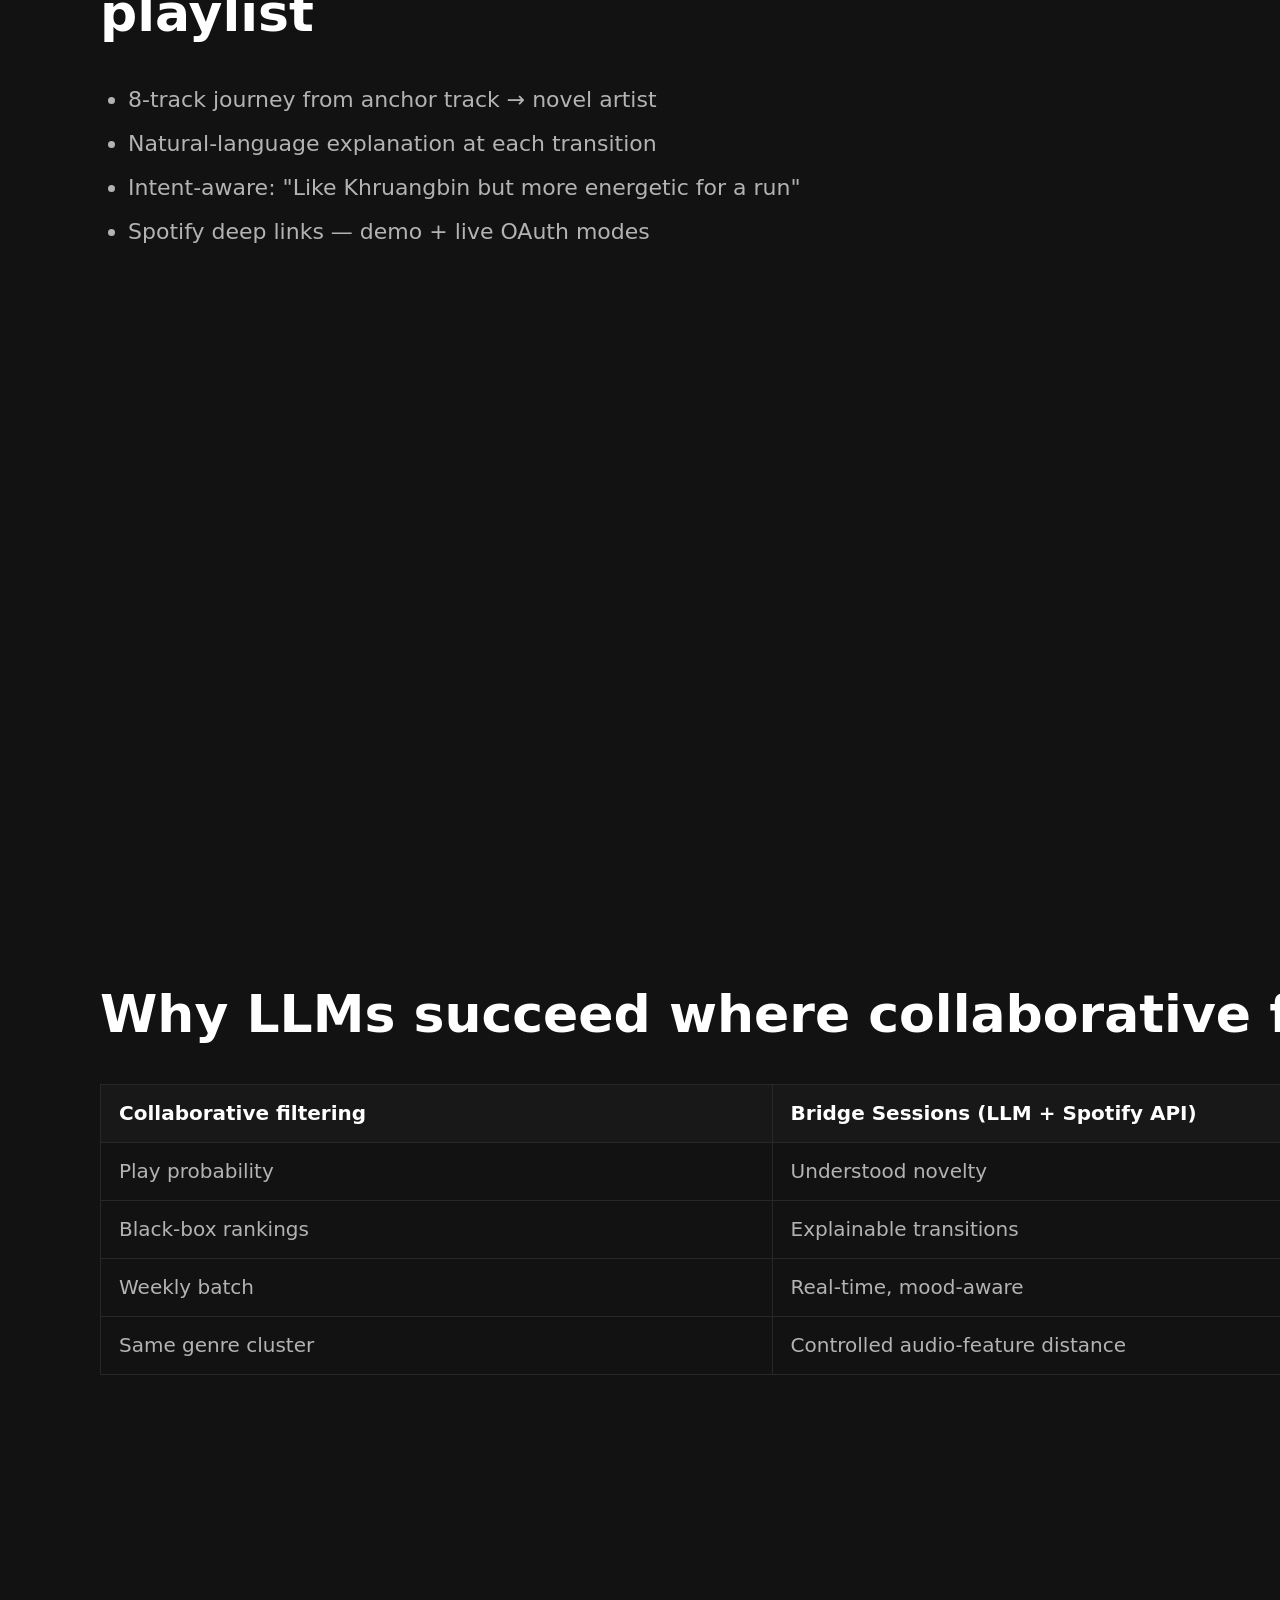
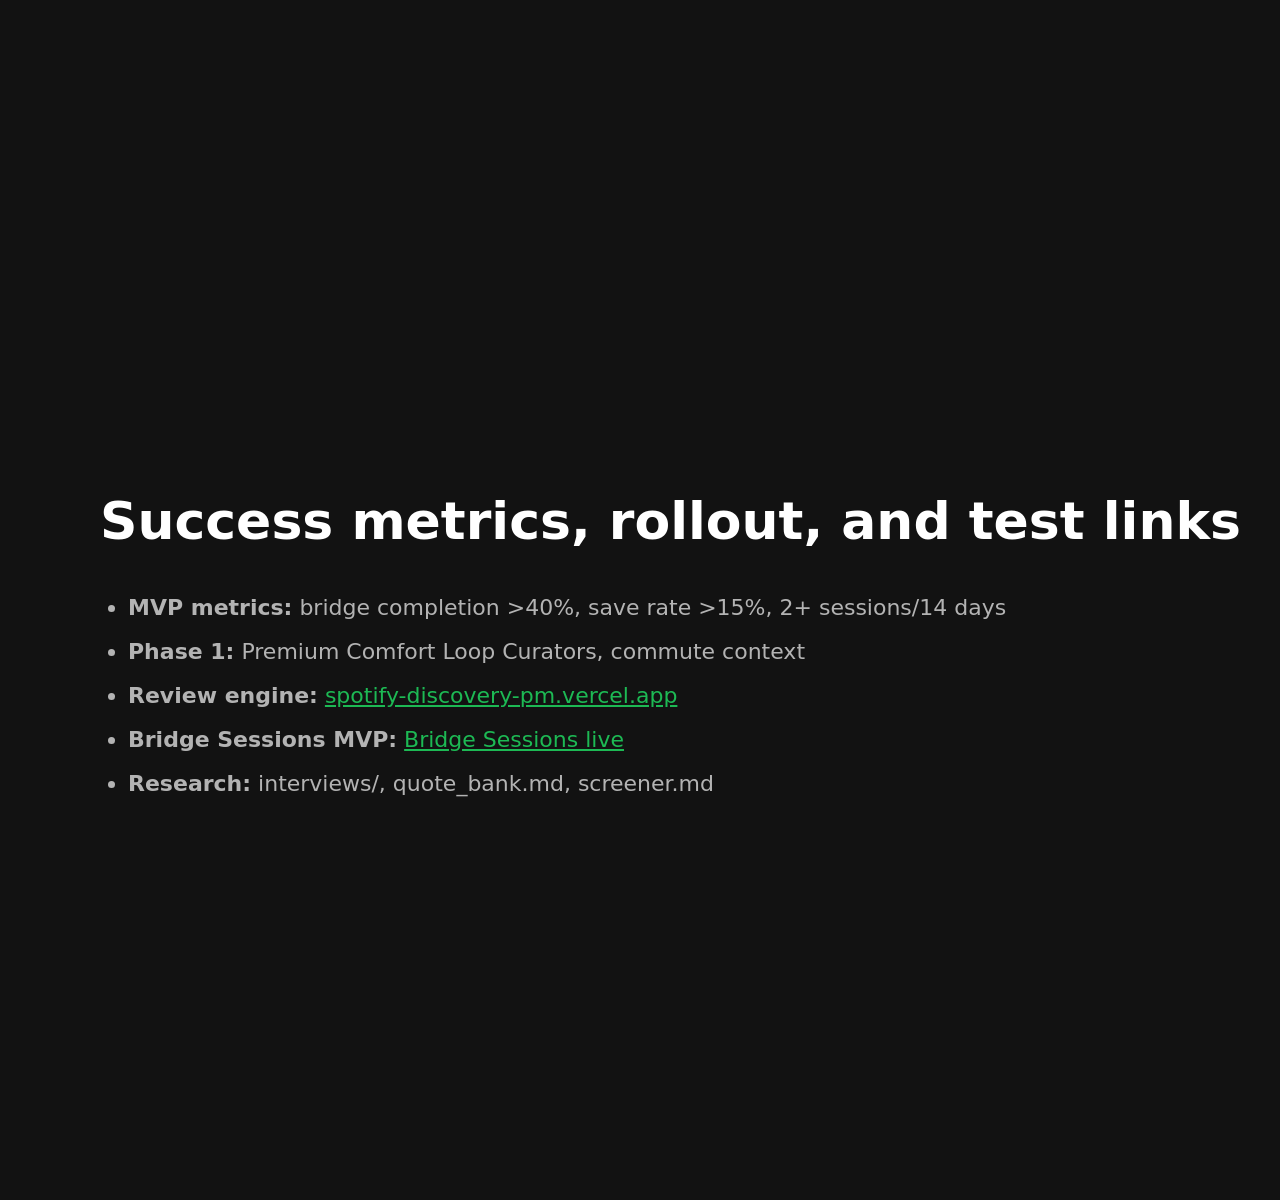
==== commit 3f98ae0a: "Add production URLs to README and deck PDF Co-authored-by: Cursor <cursoragent@cursor.com>" ====
--- a/deck/index.html
+++ b/deck/index.html
@@ -132,8 +132,8 @@
   <ul>
     <li><strong>MVP metrics:</strong> bridge completion >40%, save rate >15%, 2+ sessions/14 days</li>
     <li><strong>Phase 1:</strong> Premium Comfort Loop Curators, commute context</li>
-    <li><strong>Review engine:</strong> <a href="/">Discovery Engine UI</a> · API /docs</li>
-    <li><strong>Bridge Sessions MVP:</strong> <a href="/bridge.html">Live prototype</a></li>
+    <li><strong>Review engine:</strong> <a href="https://spotify-discovery-pm.vercel.app">spotify-discovery-pm.vercel.app</a></li>
+    <li><strong>Bridge Sessions MVP:</strong> <a href="https://spotify-discovery-pm.vercel.app/bridge.html">Bridge Sessions live</a></li>
     <li><strong>Research:</strong> interviews/, quote_bank.md, screener.md</li>
   </ul>
 </section>
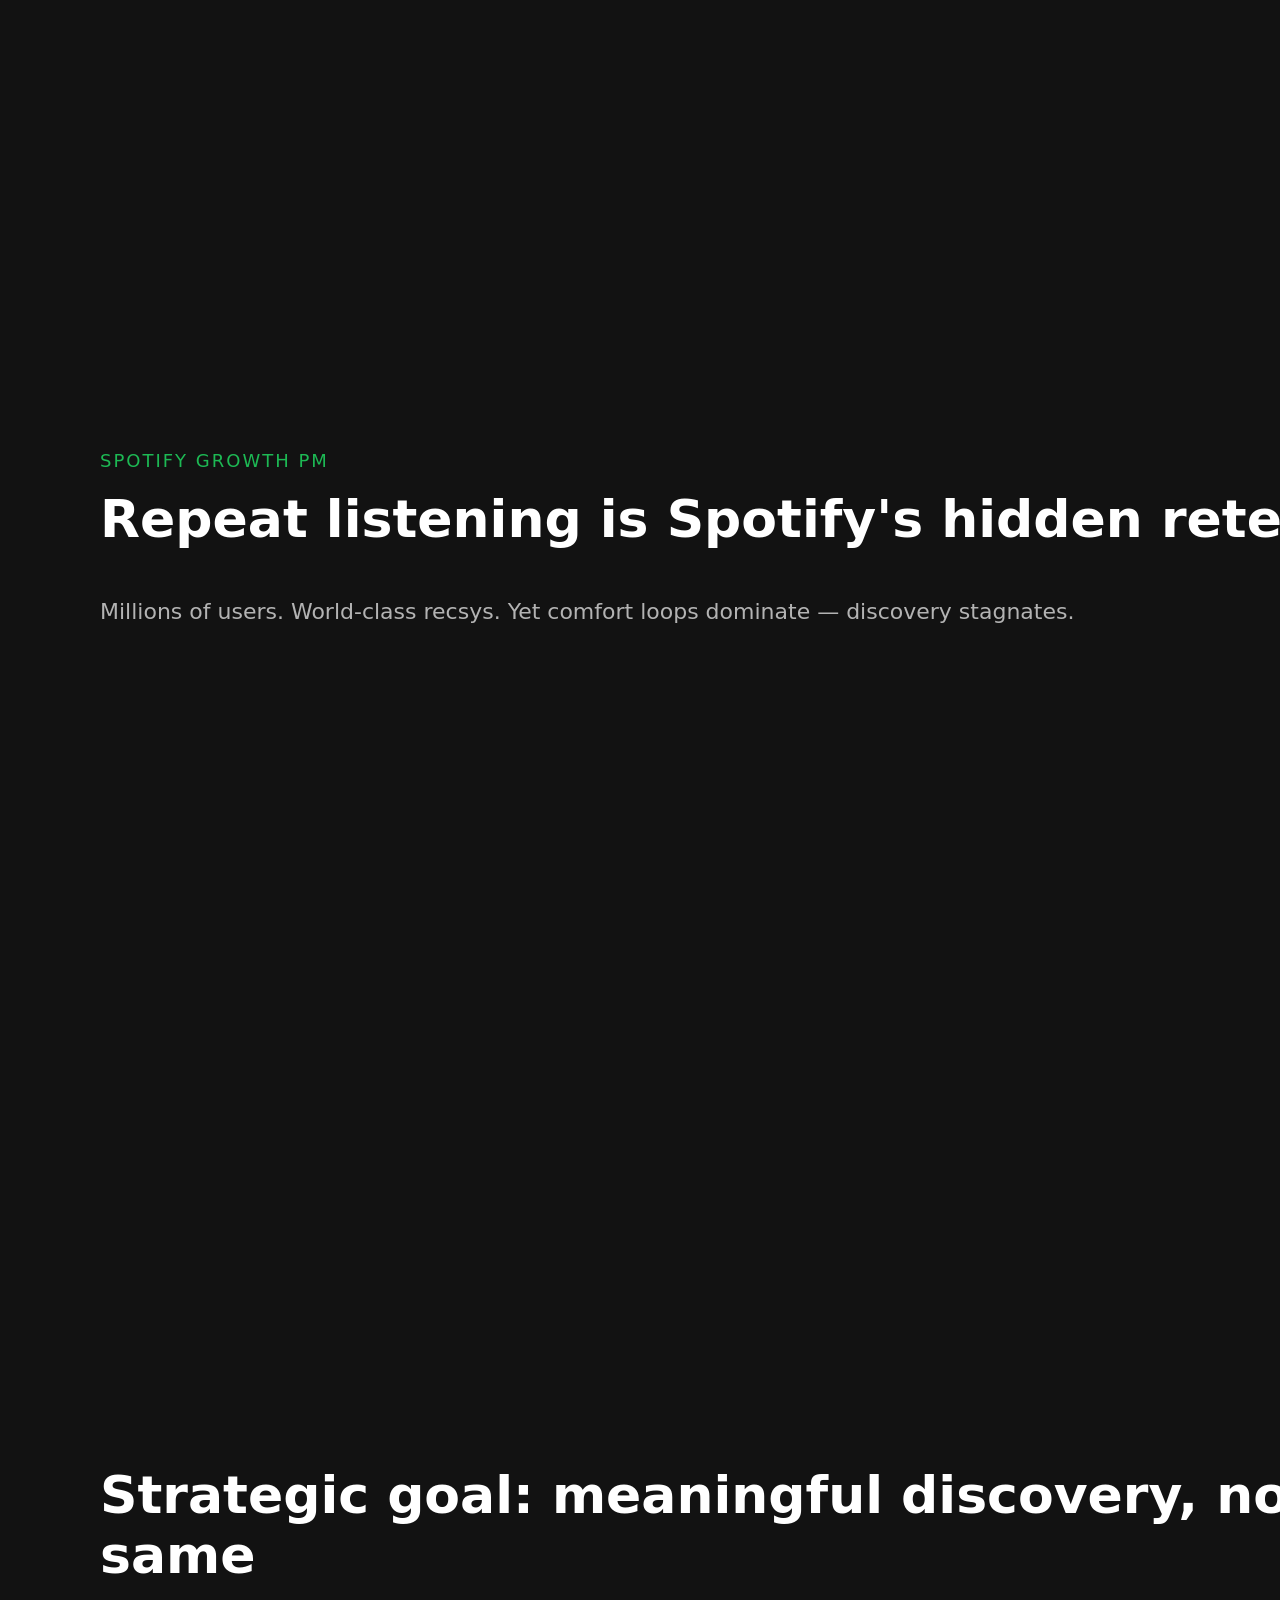
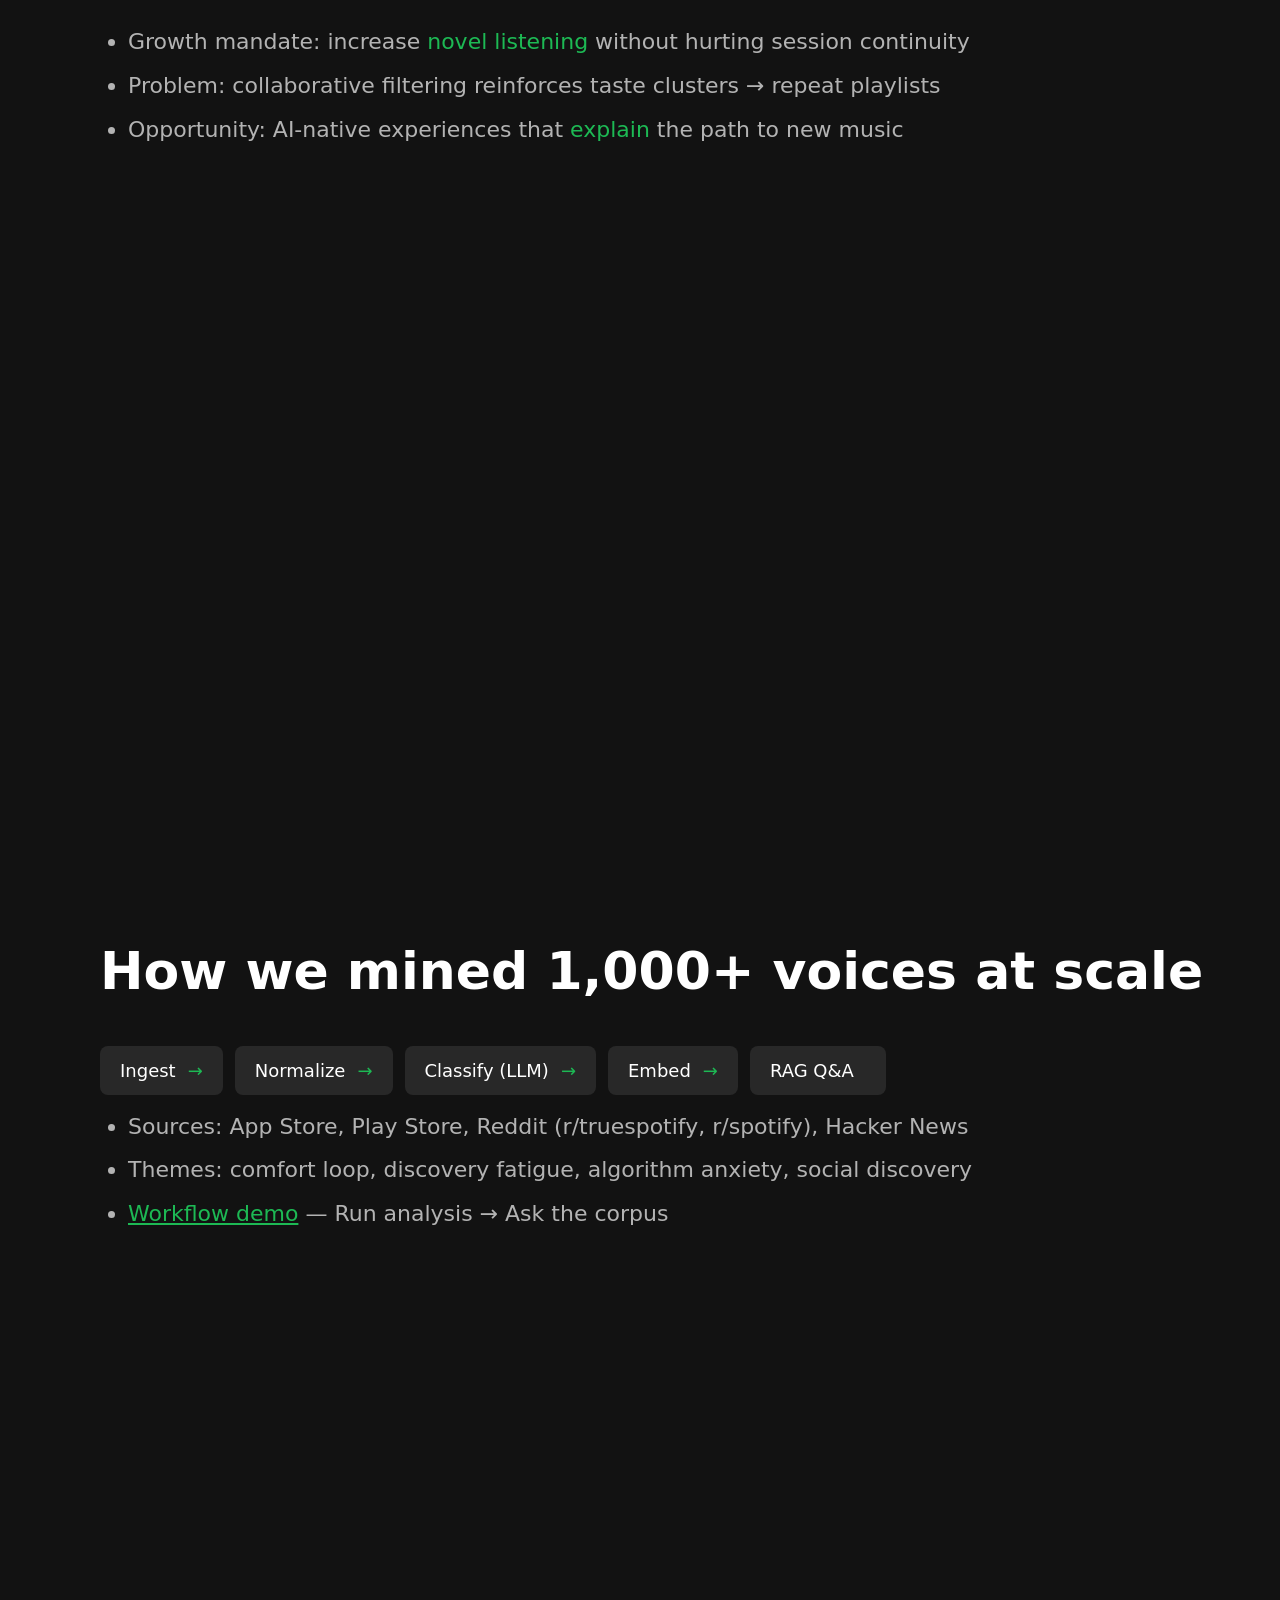
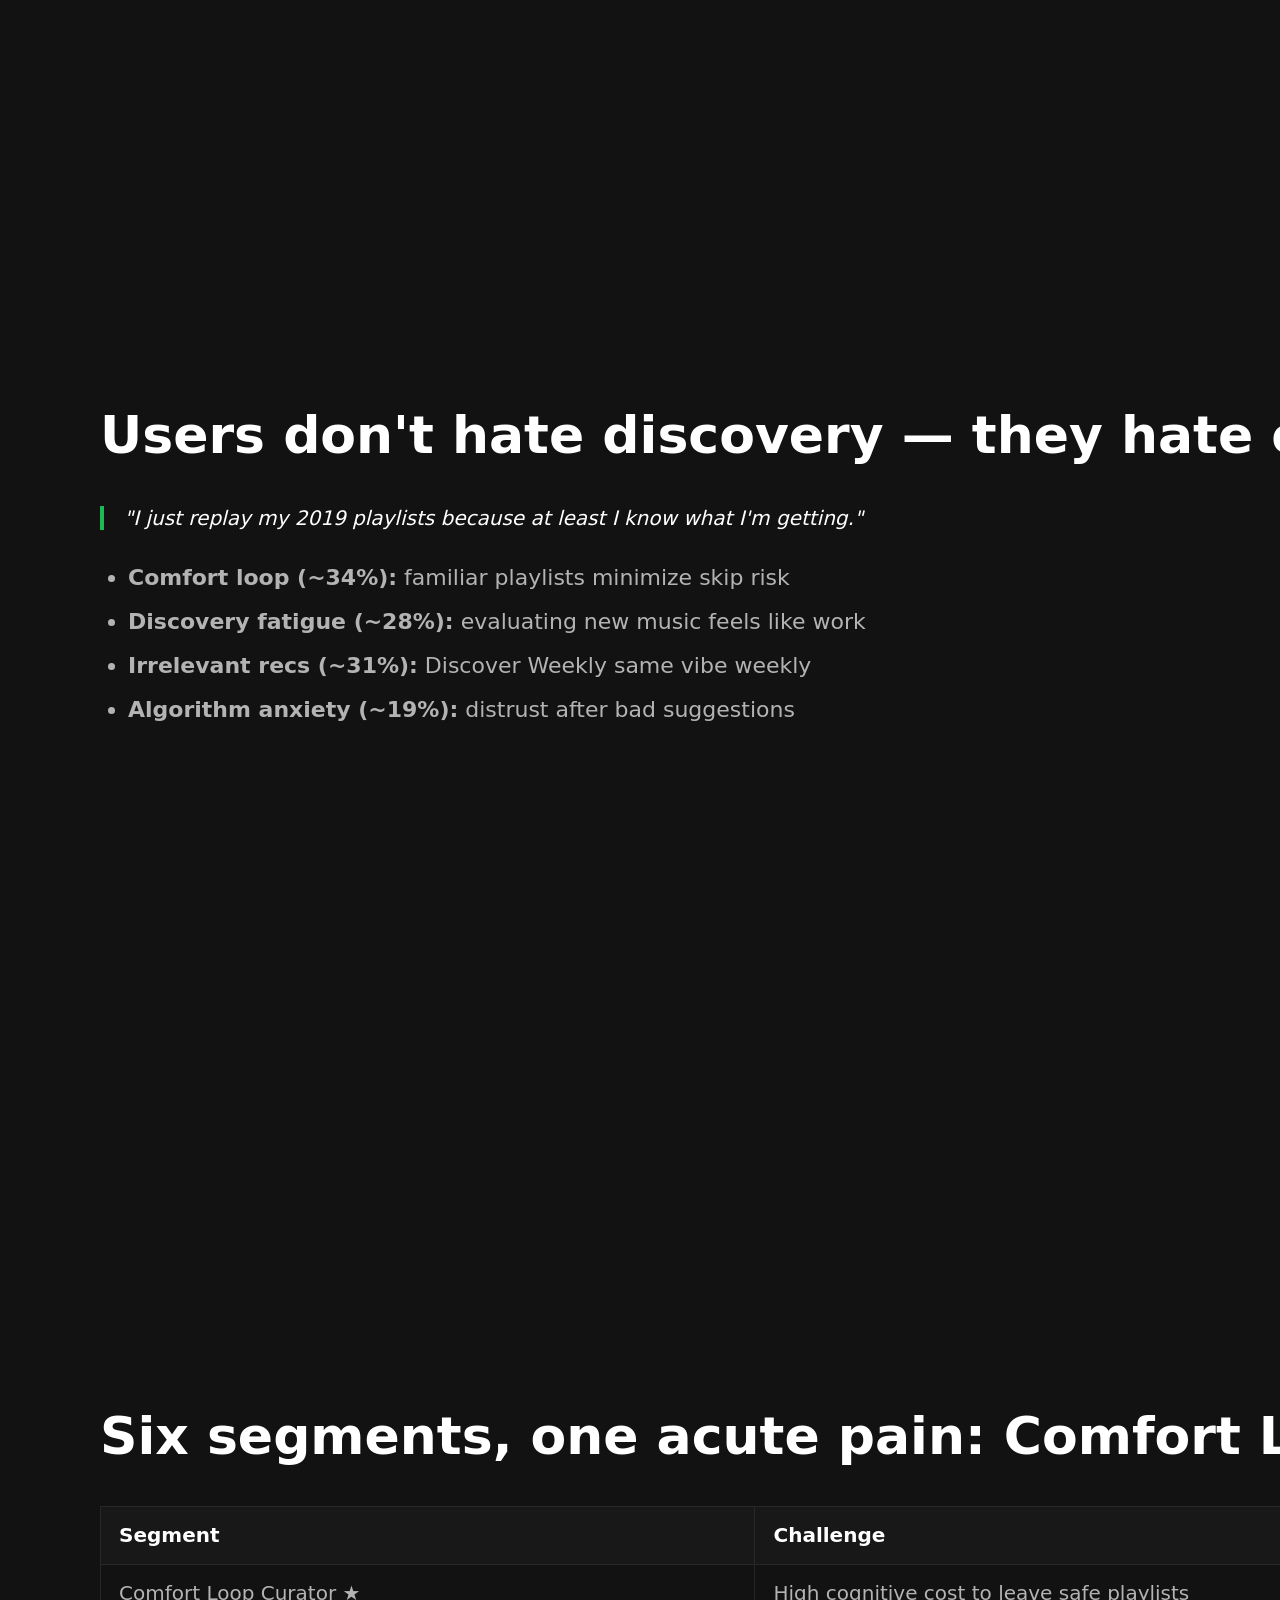
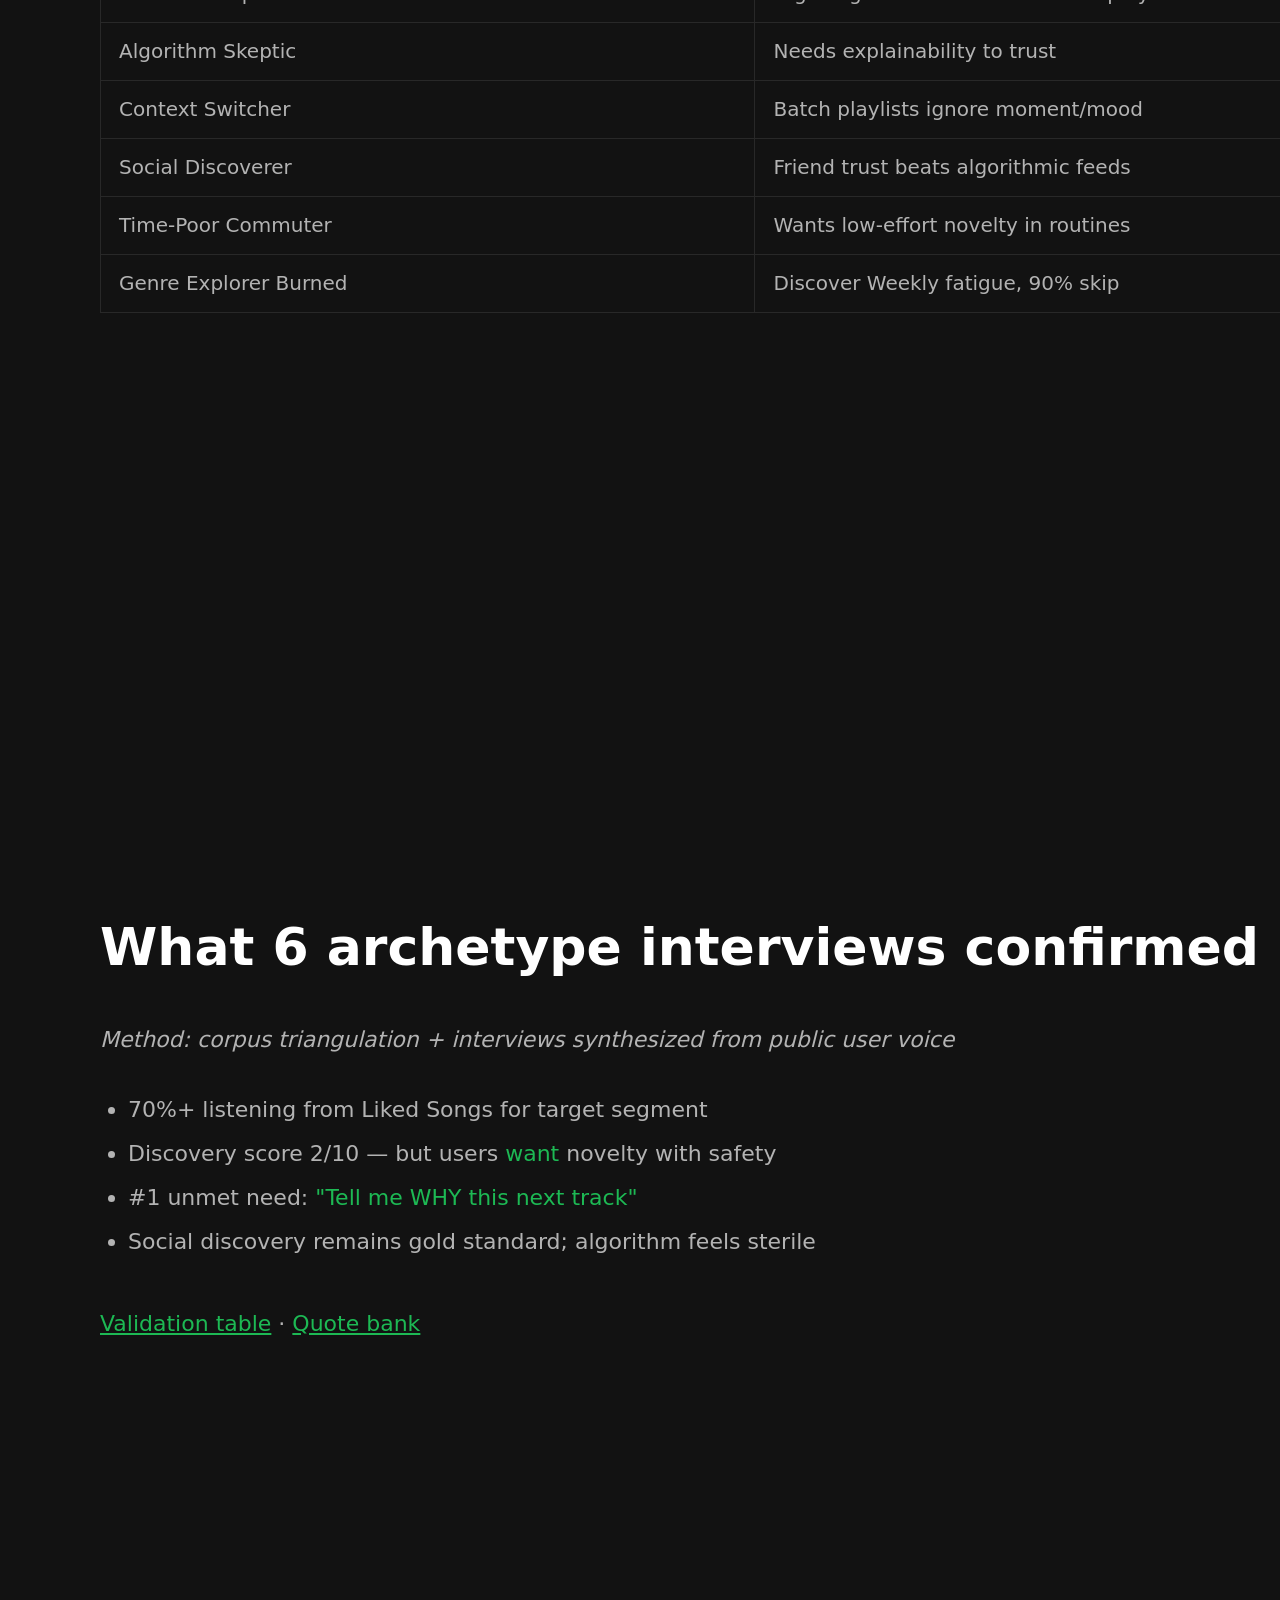
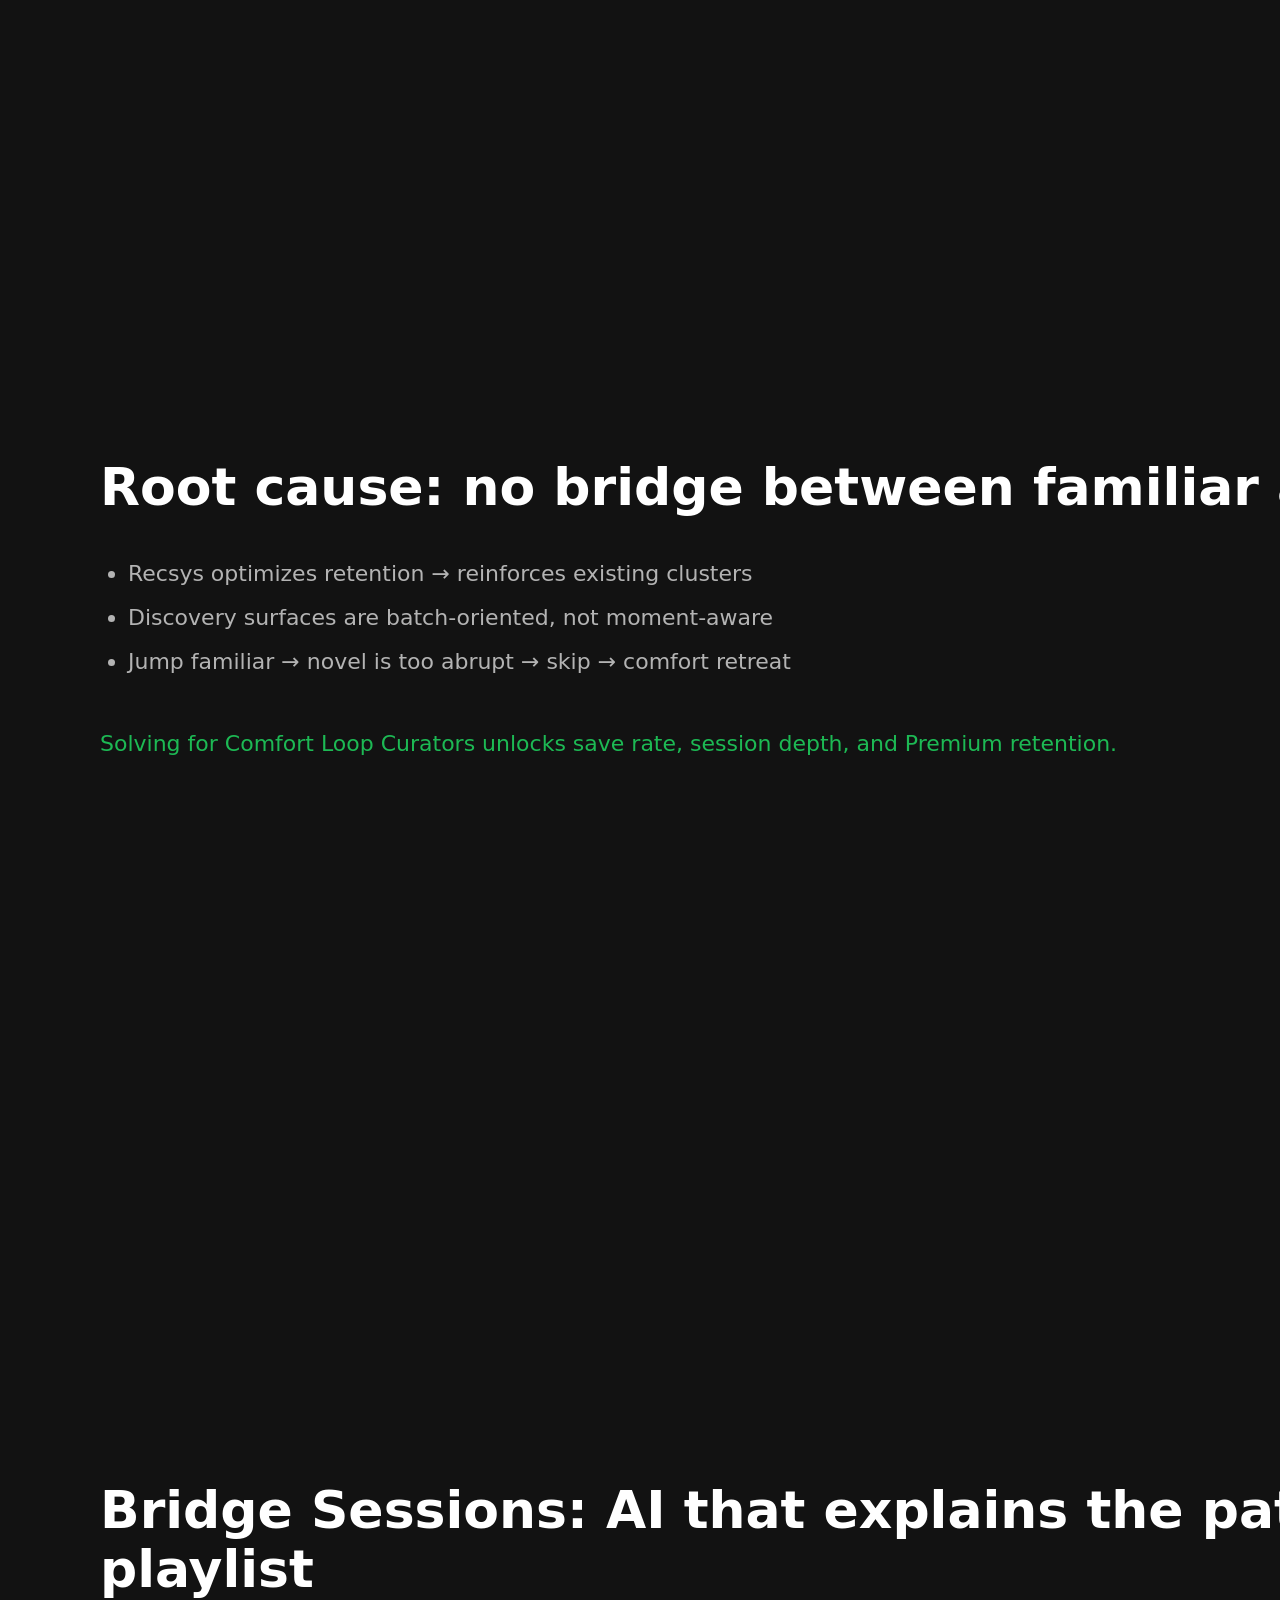
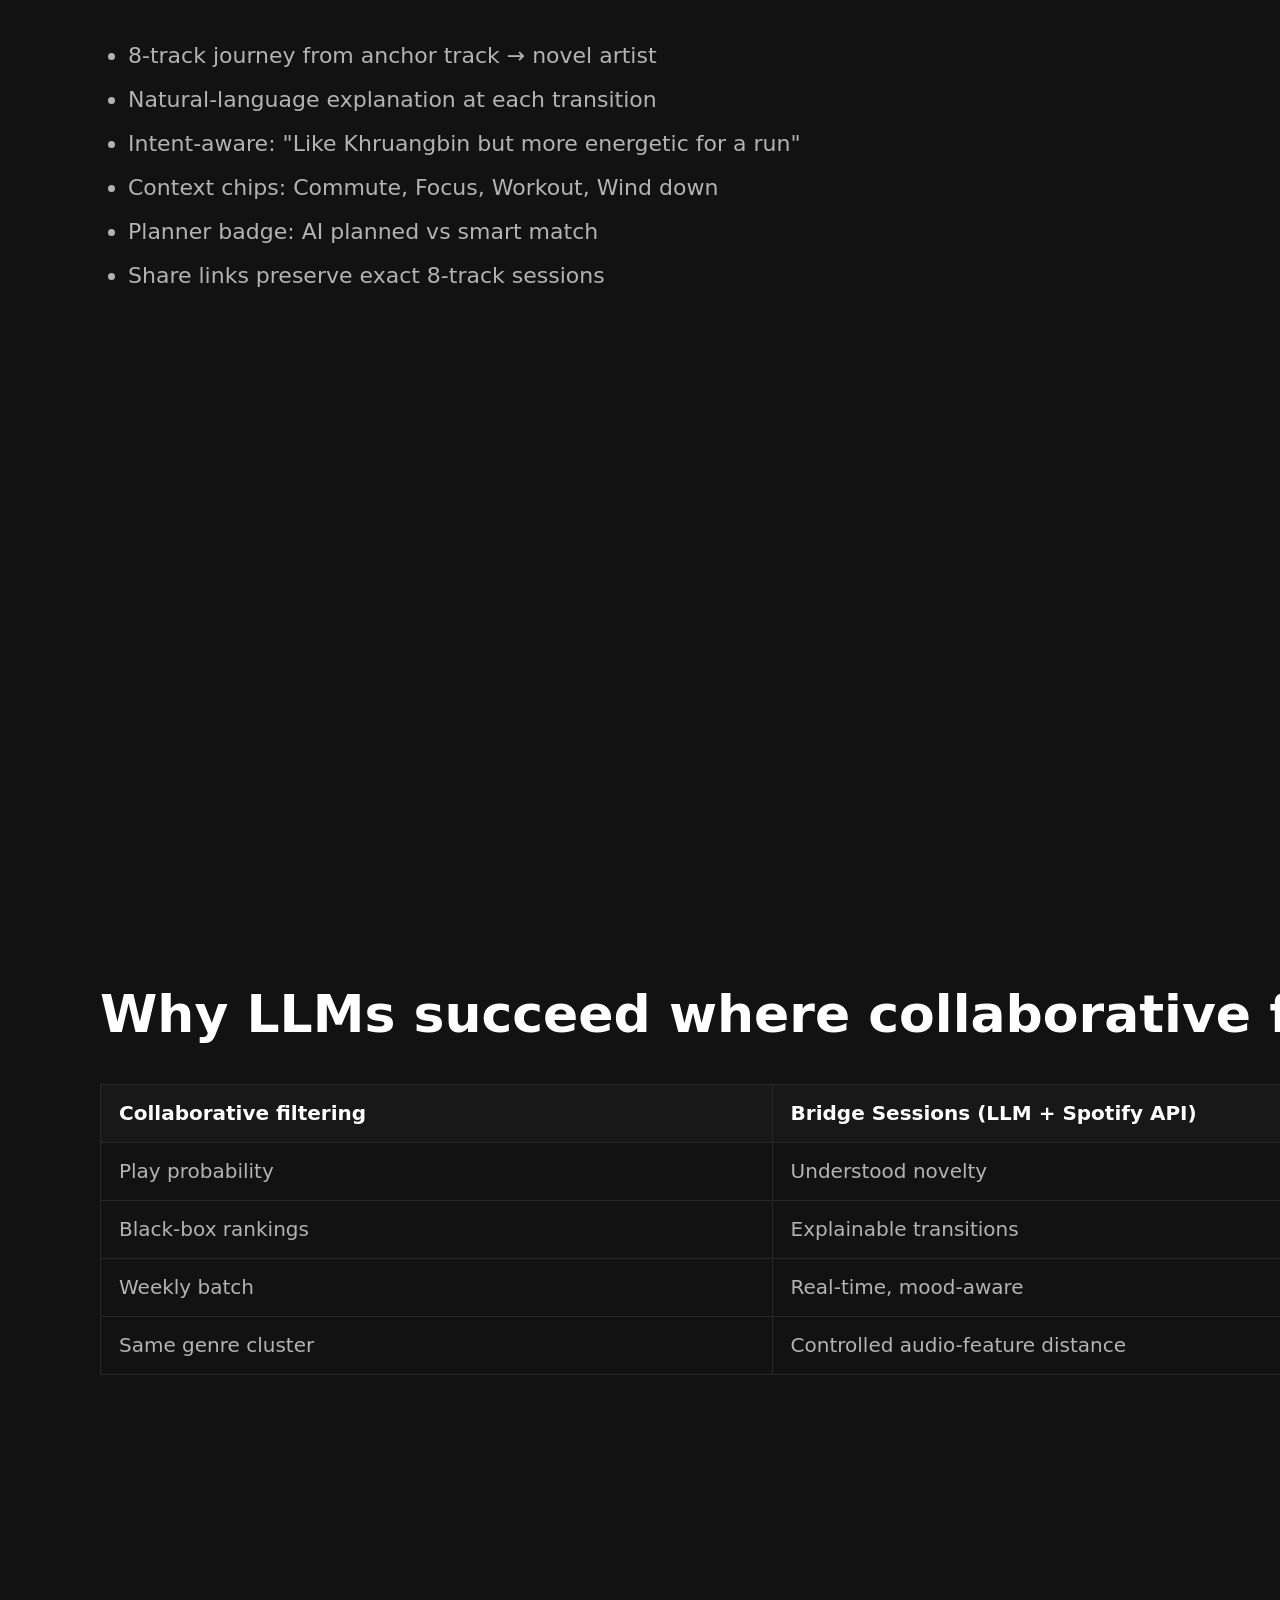
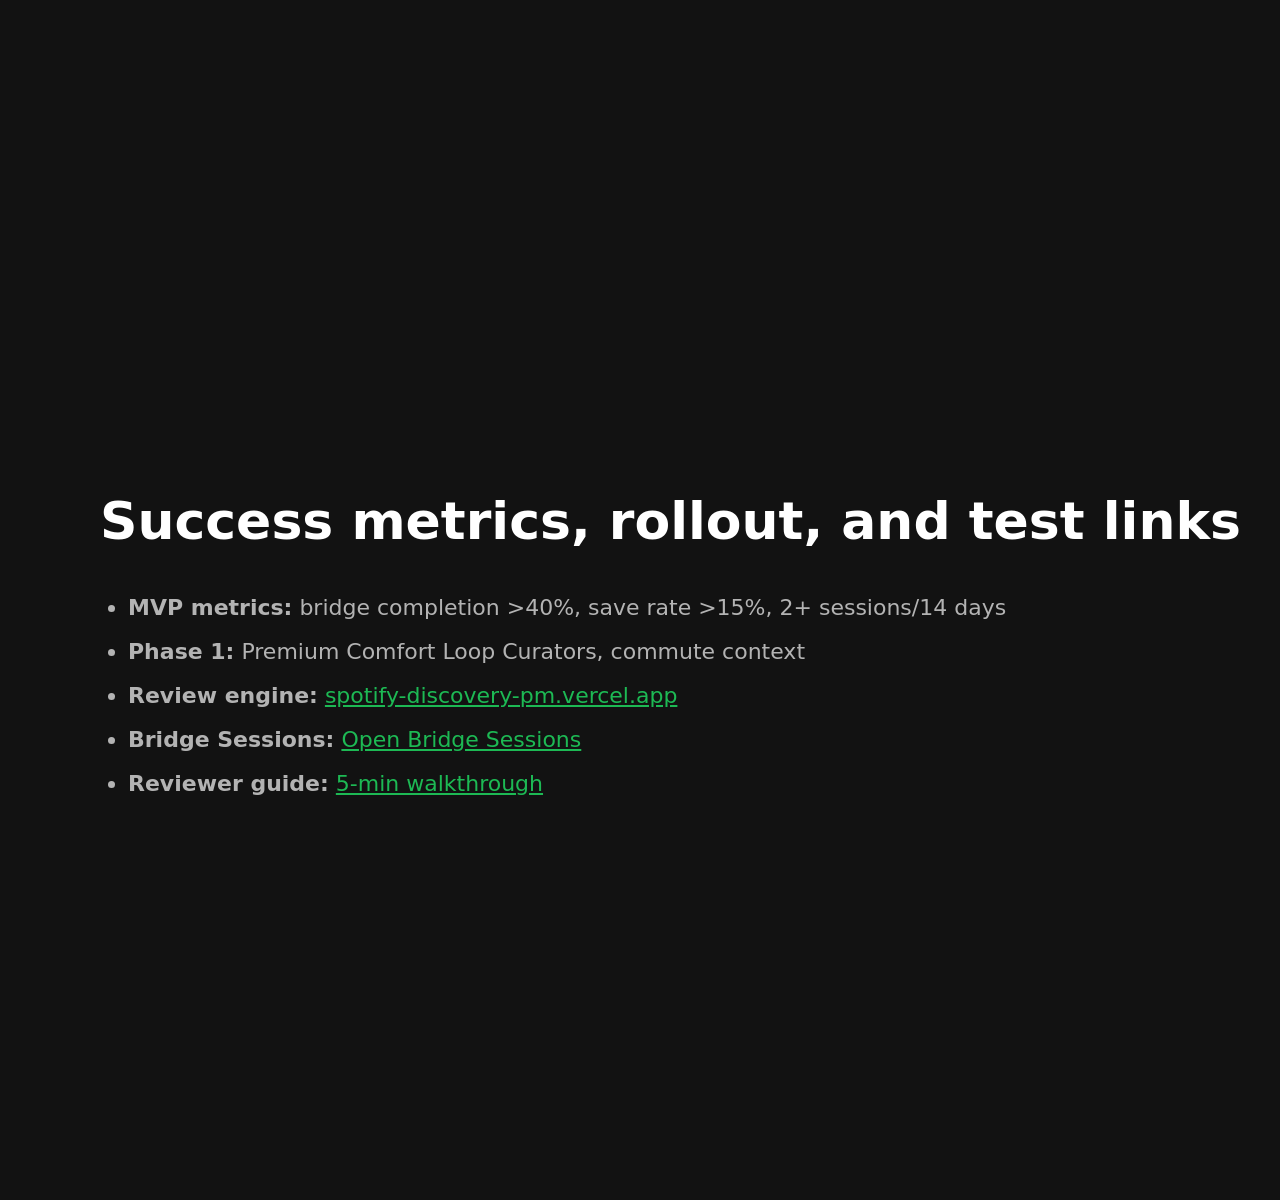
==== commit d1205041: "Phases B–E: AI planner, production hardening, rollout, reviewer docs. Claude bridge planning with co" ====
--- a/deck/index.html
+++ b/deck/index.html
@@ -112,7 +112,9 @@
     <li>8-track journey from anchor track → novel artist</li>
     <li>Natural-language explanation at each transition</li>
     <li>Intent-aware: "Like Khruangbin but more energetic for a run"</li>
-    <li>Spotify deep links — demo + live OAuth modes</li>
+    <li>Context chips: Commute, Focus, Workout, Wind down</li>
+    <li>Planner badge: AI planned vs smart match</li>
+    <li>Share links preserve exact 8-track sessions</li>
   </ul>
 </section>
 
@@ -133,8 +135,8 @@
     <li><strong>MVP metrics:</strong> bridge completion >40%, save rate >15%, 2+ sessions/14 days</li>
     <li><strong>Phase 1:</strong> Premium Comfort Loop Curators, commute context</li>
     <li><strong>Review engine:</strong> <a href="https://spotify-discovery-pm.vercel.app">spotify-discovery-pm.vercel.app</a></li>
-    <li><strong>Bridge Sessions MVP:</strong> <a href="https://spotify-discovery-pm.vercel.app/bridge.html">Bridge Sessions live</a></li>
-    <li><strong>Research:</strong> interviews/, quote_bank.md, screener.md</li>
+    <li><strong>Bridge Sessions:</strong> <a href="https://spotify-discovery-pm.vercel.app/#bridge">Open Bridge Sessions</a></li>
+    <li><strong>Reviewer guide:</strong> <a href="https://github.com/attideep/spotify-discovery-pm/blob/main/docs/REVIEWER_WALKTHROUGH.md">5-min walkthrough</a></li>
   </ul>
 </section>
 
